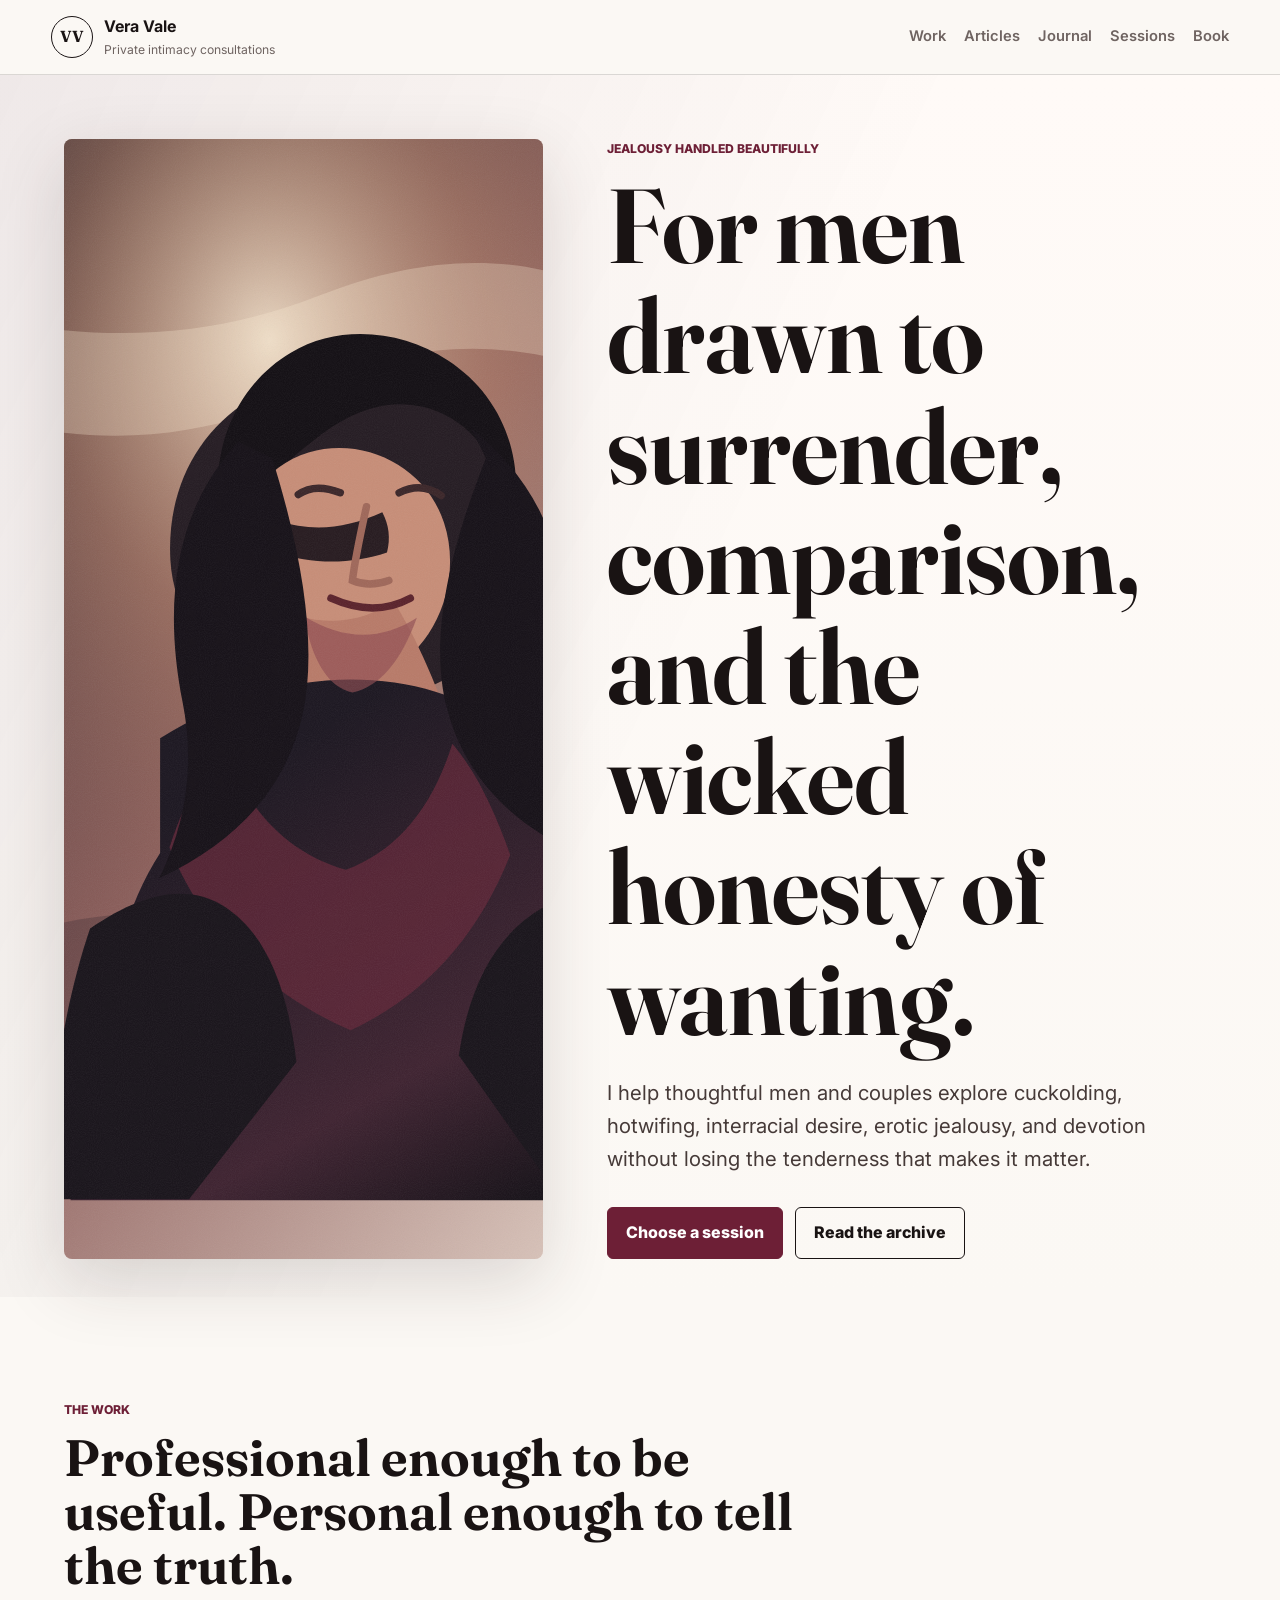
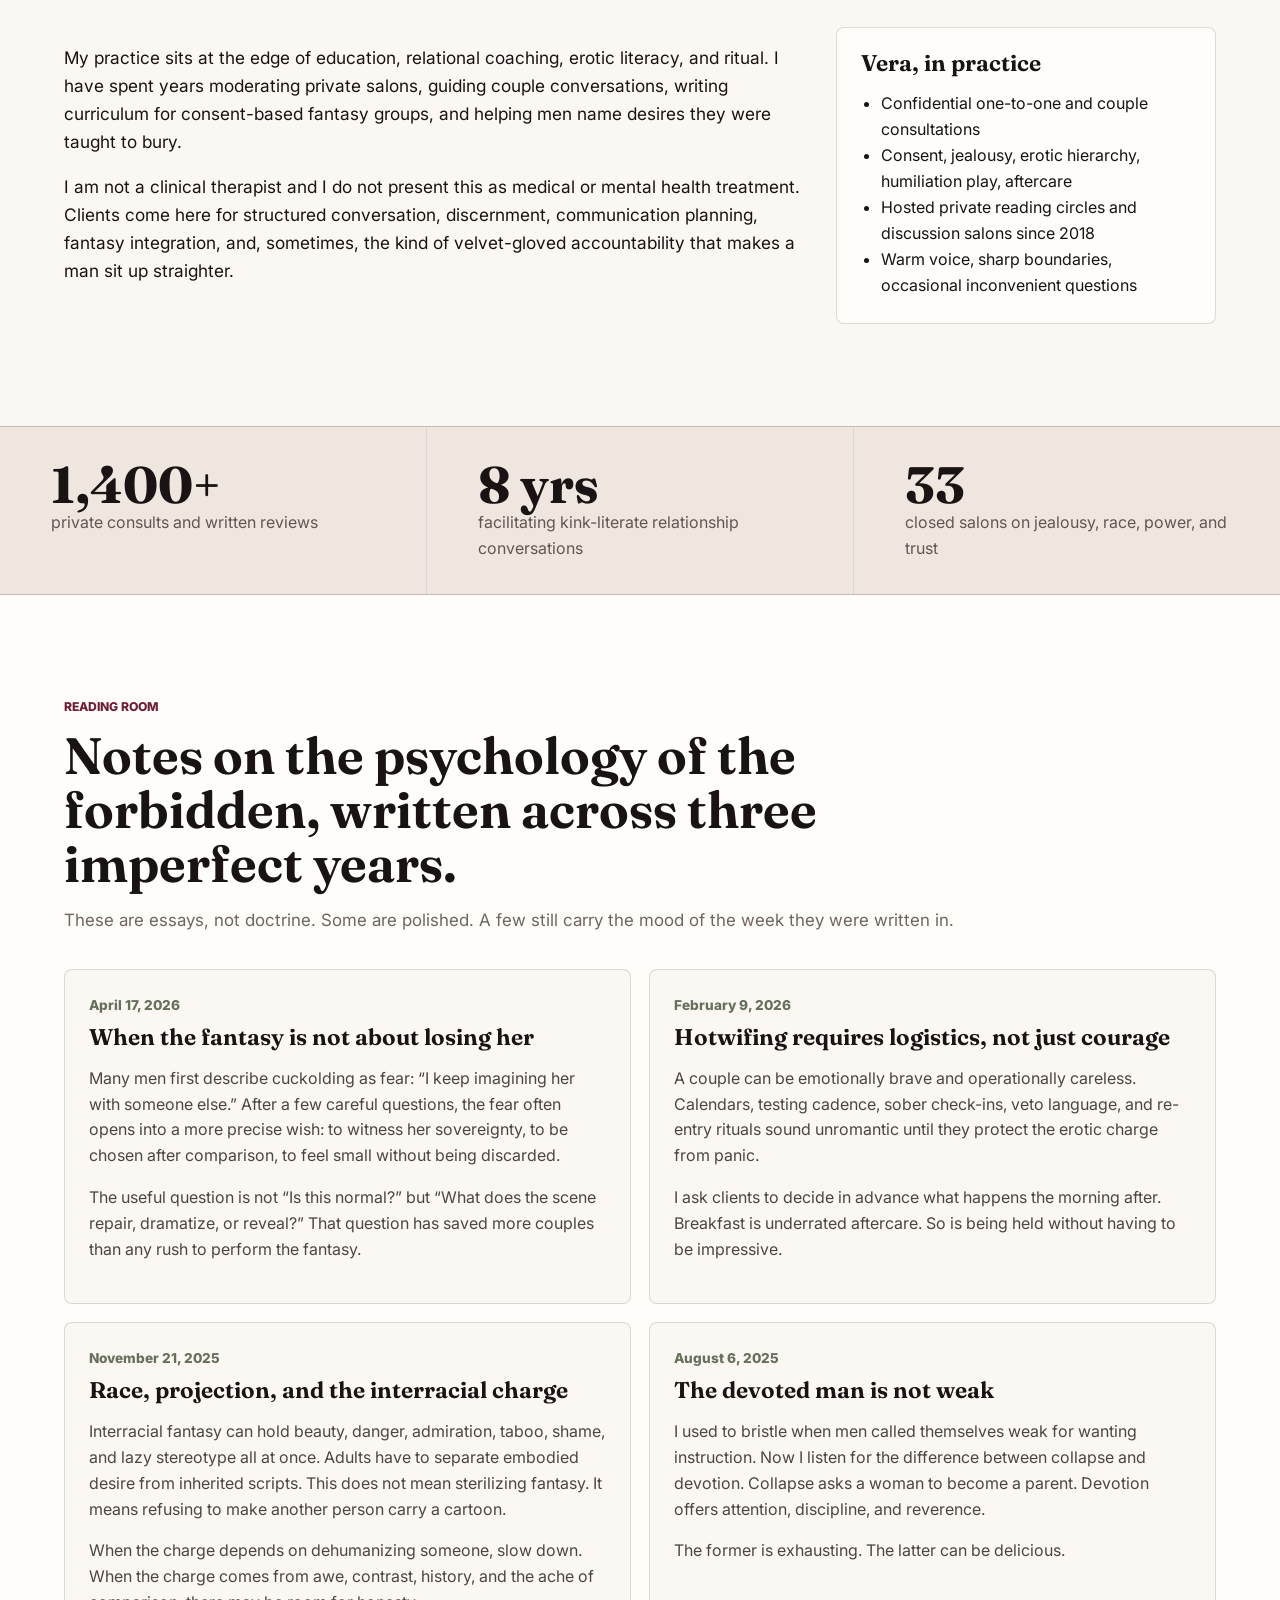
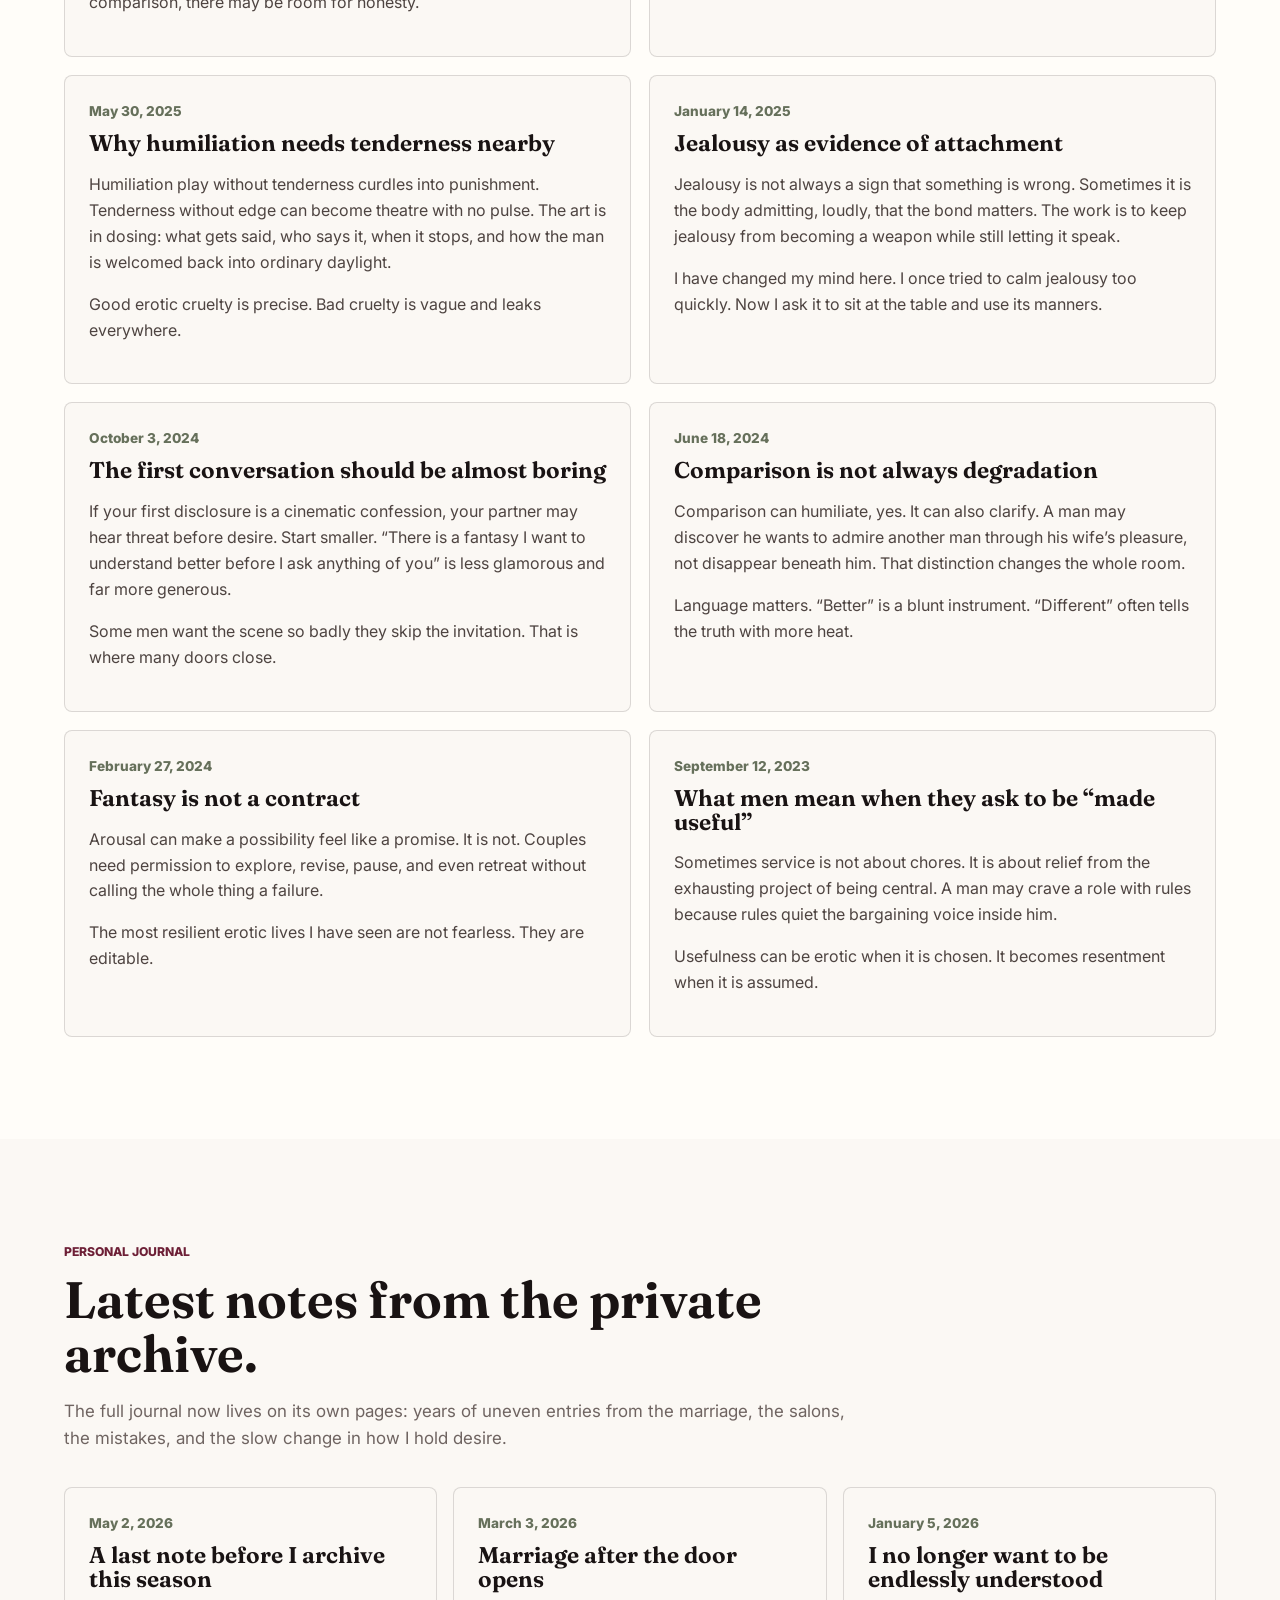
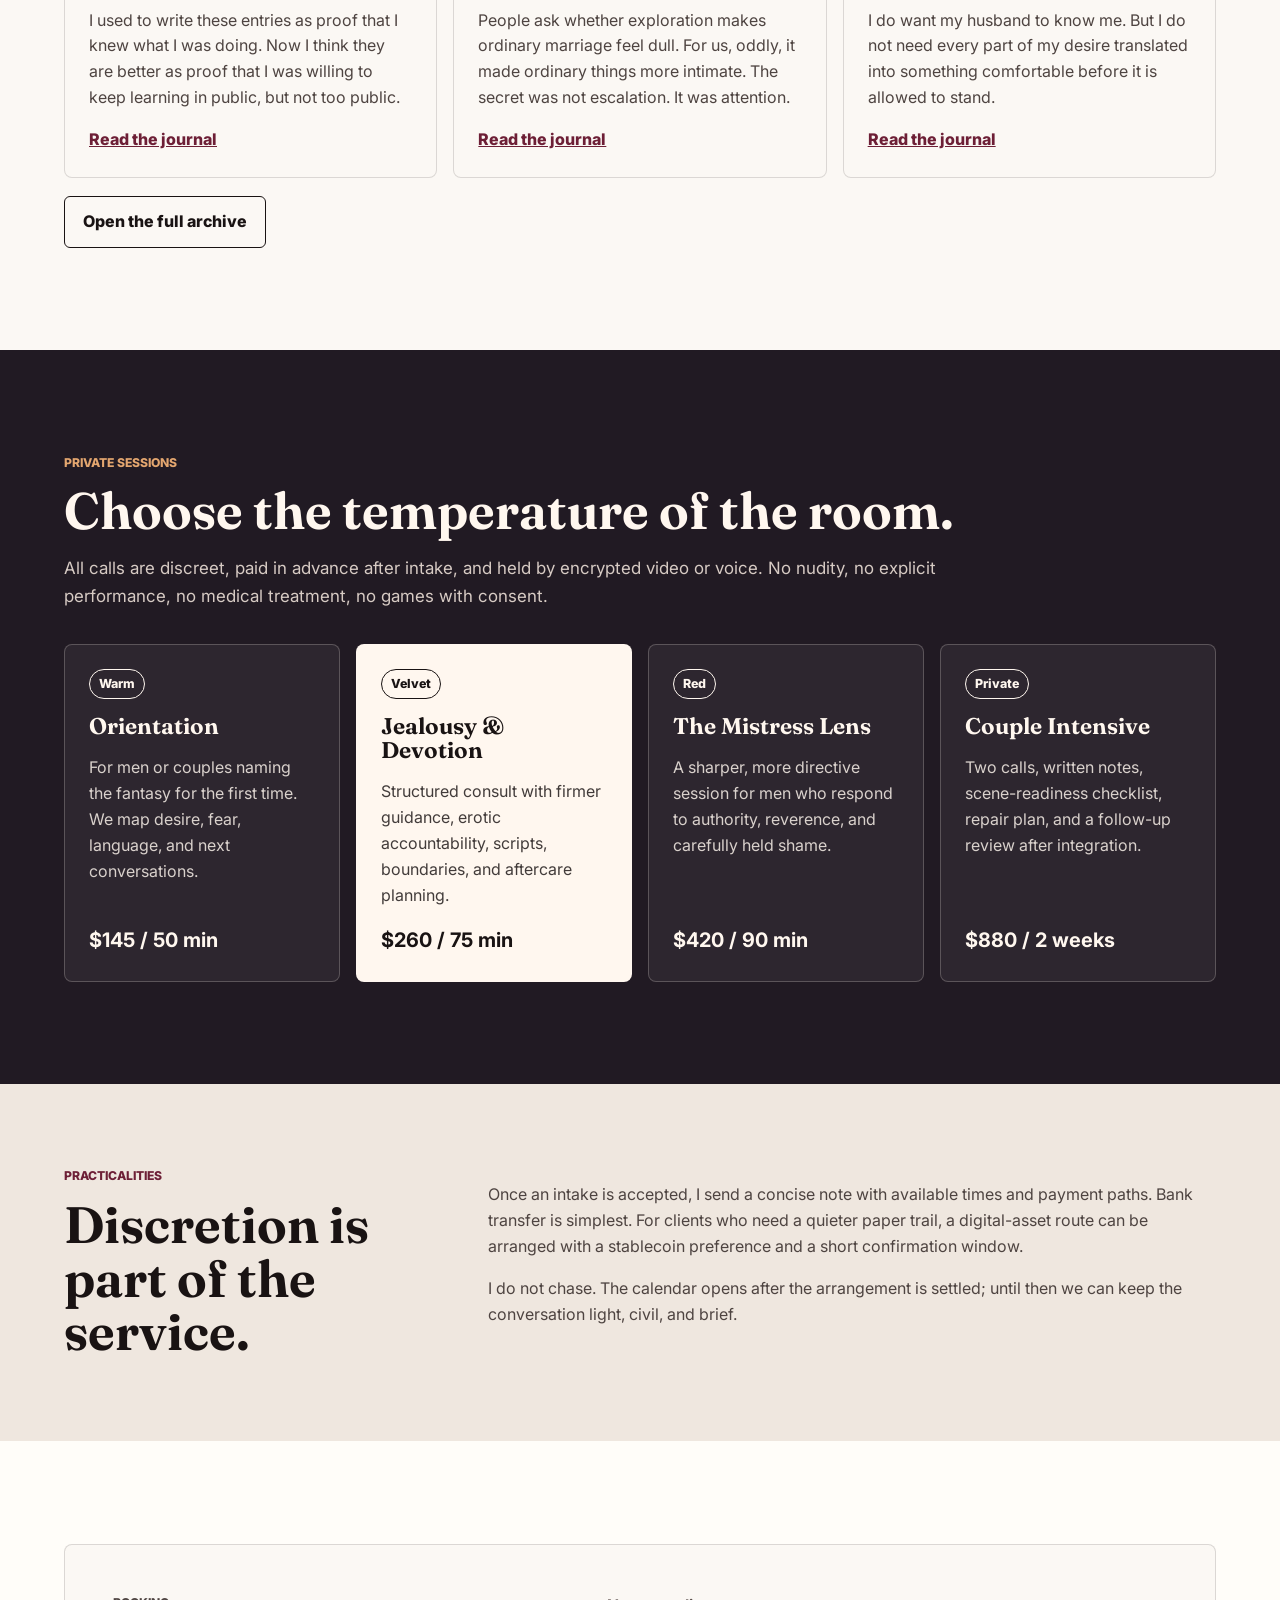
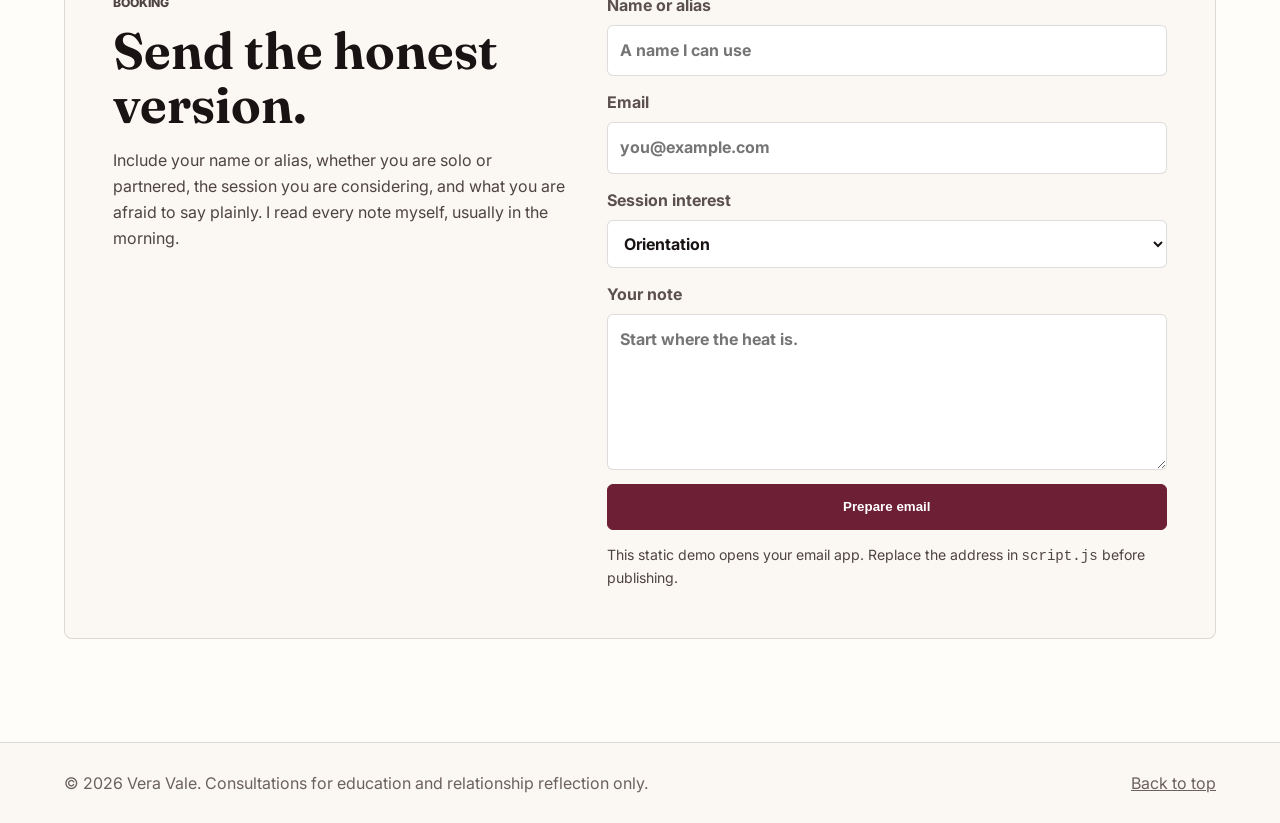
==== index.html @ 0a16a059 "Add static website" ====
<!doctype html>
<html lang="en">
<head>
  <meta charset="utf-8">
  <meta name="viewport" content="width=device-width, initial-scale=1">
  <title>Vera Vale | Jealousy, Devotion & Intimacy Consultations</title>
  <meta name="description" content="Private intimacy consulting for men exploring cuckolding, hotwifing, interracial fantasy, devotion, jealousy, and power with care, wit, and discretion.">
  <link rel="preconnect" href="https://fonts.googleapis.com">
  <link rel="preconnect" href="https://fonts.gstatic.com" crossorigin>
  <link href="https://fonts.googleapis.com/css2?family=Fraunces:opsz,wght@9..144,500;9..144,650&family=Inter:wght@400;500;600;700&display=swap" rel="stylesheet">
  <link rel="stylesheet" href="styles.css">
</head>
<body>
  <header class="site-header" id="top">
    <a class="brand" href="#top" aria-label="Vera Vale home">
      <span class="brand-mark">VV</span>
      <span>
        <strong>Vera Vale</strong>
        <small>Private intimacy consultations</small>
      </span>
    </a>
    <nav aria-label="Main navigation">
      <a href="#work">Work</a>
      <a href="#articles">Articles</a>
      <a href="#journal">Journal</a>
      <a href="#sessions">Sessions</a>
      <a href="#contact">Book</a>
    </nav>
  </header>

  <main>
    <section class="hero">
      <div class="hero-media" aria-hidden="true">
        <img src="assets/vera-portrait.svg" alt="">
      </div>
      <div class="hero-copy">
        <p class="eyebrow">Jealousy handled beautifully</p>
        <h1>For men drawn to surrender, comparison, and the wicked honesty of wanting.</h1>
        <p class="lede">I help thoughtful men and couples explore cuckolding, hotwifing, interracial desire, erotic jealousy, and devotion without losing the tenderness that makes it matter.</p>
        <div class="hero-actions">
          <a class="button primary" href="#sessions">Choose a session</a>
          <a class="button ghost" href="#articles">Read the archive</a>
        </div>
      </div>
    </section>

    <section class="intro band" id="work">
      <div class="section-head">
        <p class="eyebrow">The work</p>
        <h2>Professional enough to be useful. Personal enough to tell the truth.</h2>
      </div>
      <div class="intro-grid">
        <div>
          <p>My practice sits at the edge of education, relational coaching, erotic literacy, and ritual. I have spent years moderating private salons, guiding couple conversations, writing curriculum for consent-based fantasy groups, and helping men name desires they were taught to bury.</p>
          <p>I am not a clinical therapist and I do not present this as medical or mental health treatment. Clients come here for structured conversation, discernment, communication planning, fantasy integration, and, sometimes, the kind of velvet-gloved accountability that makes a man sit up straighter.</p>
        </div>
        <aside class="profile-note">
          <h3>Vera, in practice</h3>
          <ul>
            <li>Confidential one-to-one and couple consultations</li>
            <li>Consent, jealousy, erotic hierarchy, humiliation play, aftercare</li>
            <li>Hosted private reading circles and discussion salons since 2018</li>
            <li>Warm voice, sharp boundaries, occasional inconvenient questions</li>
          </ul>
        </aside>
      </div>
    </section>

    <section class="credentials">
      <div class="credential">
        <strong>1,400+</strong>
        <span>private consults and written reviews</span>
      </div>
      <div class="credential">
        <strong>8 yrs</strong>
        <span>facilitating kink-literate relationship conversations</span>
      </div>
      <div class="credential">
        <strong>33</strong>
        <span>closed salons on jealousy, race, power, and trust</span>
      </div>
    </section>

    <section class="band articles" id="articles">
      <div class="section-head wide">
        <p class="eyebrow">Reading room</p>
        <h2>Notes on the psychology of the forbidden, written across three imperfect years.</h2>
        <p>These are essays, not doctrine. Some are polished. A few still carry the mood of the week they were written in.</p>
      </div>

      <div class="article-grid">
        <article>
          <time datetime="2026-04-17">April 17, 2026</time>
          <h3>When the fantasy is not about losing her</h3>
          <p>Many men first describe cuckolding as fear: “I keep imagining her with someone else.” After a few careful questions, the fear often opens into a more precise wish: to witness her sovereignty, to be chosen after comparison, to feel small without being discarded.</p>
          <p>The useful question is not “Is this normal?” but “What does the scene repair, dramatize, or reveal?” That question has saved more couples than any rush to perform the fantasy.</p>
        </article>

        <article>
          <time datetime="2026-02-09">February 9, 2026</time>
          <h3>Hotwifing requires logistics, not just courage</h3>
          <p>A couple can be emotionally brave and operationally careless. Calendars, testing cadence, sober check-ins, veto language, and re-entry rituals sound unromantic until they protect the erotic charge from panic.</p>
          <p>I ask clients to decide in advance what happens the morning after. Breakfast is underrated aftercare. So is being held without having to be impressive.</p>
        </article>

        <article>
          <time datetime="2025-11-21">November 21, 2025</time>
          <h3>Race, projection, and the interracial charge</h3>
          <p>Interracial fantasy can hold beauty, danger, admiration, taboo, shame, and lazy stereotype all at once. Adults have to separate embodied desire from inherited scripts. This does not mean sterilizing fantasy. It means refusing to make another person carry a cartoon.</p>
          <p>When the charge depends on dehumanizing someone, slow down. When the charge comes from awe, contrast, history, and the ache of comparison, there may be room for honesty.</p>
        </article>

        <article>
          <time datetime="2025-08-06">August 6, 2025</time>
          <h3>The devoted man is not weak</h3>
          <p>I used to bristle when men called themselves weak for wanting instruction. Now I listen for the difference between collapse and devotion. Collapse asks a woman to become a parent. Devotion offers attention, discipline, and reverence.</p>
          <p>The former is exhausting. The latter can be delicious.</p>
        </article>

        <article>
          <time datetime="2025-05-30">May 30, 2025</time>
          <h3>Why humiliation needs tenderness nearby</h3>
          <p>Humiliation play without tenderness curdles into punishment. Tenderness without edge can become theatre with no pulse. The art is in dosing: what gets said, who says it, when it stops, and how the man is welcomed back into ordinary daylight.</p>
          <p>Good erotic cruelty is precise. Bad cruelty is vague and leaks everywhere.</p>
        </article>

        <article>
          <time datetime="2025-01-14">January 14, 2025</time>
          <h3>Jealousy as evidence of attachment</h3>
          <p>Jealousy is not always a sign that something is wrong. Sometimes it is the body admitting, loudly, that the bond matters. The work is to keep jealousy from becoming a weapon while still letting it speak.</p>
          <p>I have changed my mind here. I once tried to calm jealousy too quickly. Now I ask it to sit at the table and use its manners.</p>
        </article>

        <article>
          <time datetime="2024-10-03">October 3, 2024</time>
          <h3>The first conversation should be almost boring</h3>
          <p>If your first disclosure is a cinematic confession, your partner may hear threat before desire. Start smaller. “There is a fantasy I want to understand better before I ask anything of you” is less glamorous and far more generous.</p>
          <p>Some men want the scene so badly they skip the invitation. That is where many doors close.</p>
        </article>

        <article>
          <time datetime="2024-06-18">June 18, 2024</time>
          <h3>Comparison is not always degradation</h3>
          <p>Comparison can humiliate, yes. It can also clarify. A man may discover he wants to admire another man through his wife’s pleasure, not disappear beneath him. That distinction changes the whole room.</p>
          <p>Language matters. “Better” is a blunt instrument. “Different” often tells the truth with more heat.</p>
        </article>

        <article>
          <time datetime="2024-02-27">February 27, 2024</time>
          <h3>Fantasy is not a contract</h3>
          <p>Arousal can make a possibility feel like a promise. It is not. Couples need permission to explore, revise, pause, and even retreat without calling the whole thing a failure.</p>
          <p>The most resilient erotic lives I have seen are not fearless. They are editable.</p>
        </article>

        <article>
          <time datetime="2023-09-12">September 12, 2023</time>
          <h3>What men mean when they ask to be “made useful”</h3>
          <p>Sometimes service is not about chores. It is about relief from the exhausting project of being central. A man may crave a role with rules because rules quiet the bargaining voice inside him.</p>
          <p>Usefulness can be erotic when it is chosen. It becomes resentment when it is assumed.</p>
        </article>
      </div>
    </section>

    <section class="journal journal-preview" id="journal">
      <div class="section-head">
        <p class="eyebrow">Personal journal</p>
        <h2>Latest notes from the private archive.</h2>
        <p>The full journal now lives on its own pages: years of uneven entries from the marriage, the salons, the mistakes, and the slow change in how I hold desire.</p>
      </div>

      <div class="preview-grid">
        <article>
          <time datetime="2026-05-02">May 2, 2026</time>
          <h3>A last note before I archive this season</h3>
          <p>I used to write these entries as proof that I knew what I was doing. Now I think they are better as proof that I was willing to keep learning in public, but not too public.</p>
          <a href="journal/">Read the journal</a>
        </article>
        <article>
          <time datetime="2026-03-03">March 3, 2026</time>
          <h3>Marriage after the door opens</h3>
          <p>People ask whether exploration makes ordinary marriage feel dull. For us, oddly, it made ordinary things more intimate. The secret was not escalation. It was attention.</p>
          <a href="journal/">Read the journal</a>
        </article>
        <article>
          <time datetime="2026-01-05">January 5, 2026</time>
          <h3>I no longer want to be endlessly understood</h3>
          <p>I do want my husband to know me. But I do not need every part of my desire translated into something comfortable before it is allowed to stand.</p>
          <a href="journal/">Read the journal</a>
        </article>
      </div>
      <a class="button ghost archive-link" href="journal/">Open the full archive</a>
    </section>

    <section class="sessions band" id="sessions">
      <div class="section-head wide">
        <p class="eyebrow">Private sessions</p>
        <h2>Choose the temperature of the room.</h2>
        <p>All calls are discreet, paid in advance after intake, and held by encrypted video or voice. No nudity, no explicit performance, no medical treatment, no games with consent.</p>
      </div>

      <div class="session-grid">
        <article class="session-card">
          <span class="heat">Warm</span>
          <h3>Orientation</h3>
          <p>For men or couples naming the fantasy for the first time. We map desire, fear, language, and next conversations.</p>
          <strong>$145 / 50 min</strong>
        </article>
        <article class="session-card emphasized">
          <span class="heat">Velvet</span>
          <h3>Jealousy & Devotion</h3>
          <p>Structured consult with firmer guidance, erotic accountability, scripts, boundaries, and aftercare planning.</p>
          <strong>$260 / 75 min</strong>
        </article>
        <article class="session-card">
          <span class="heat">Red</span>
          <h3>The Mistress Lens</h3>
          <p>A sharper, more directive session for men who respond to authority, reverence, and carefully held shame.</p>
          <strong>$420 / 90 min</strong>
        </article>
        <article class="session-card">
          <span class="heat">Private</span>
          <h3>Couple Intensive</h3>
          <p>Two calls, written notes, scene-readiness checklist, repair plan, and a follow-up review after integration.</p>
          <strong>$880 / 2 weeks</strong>
        </article>
      </div>
    </section>

    <section class="payment">
      <div>
        <p class="eyebrow">Practicalities</p>
        <h2>Discretion is part of the service.</h2>
      </div>
      <div class="payment-copy">
        <p>Once an intake is accepted, I send a concise note with available times and payment paths. Bank transfer is simplest. For clients who need a quieter paper trail, a digital-asset route can be arranged with a stablecoin preference and a short confirmation window.</p>
        <p>I do not chase. The calendar opens after the arrangement is settled; until then we can keep the conversation light, civil, and brief.</p>
      </div>
    </section>

    <section class="contact band" id="contact">
      <div class="contact-panel">
        <div>
          <p class="eyebrow">Booking</p>
          <h2>Send the honest version.</h2>
          <p>Include your name or alias, whether you are solo or partnered, the session you are considering, and what you are afraid to say plainly. I read every note myself, usually in the morning.</p>
        </div>
        <form>
          <label>
            Name or alias
            <input type="text" name="name" placeholder="A name I can use">
          </label>
          <label>
            Email
            <input type="email" name="email" placeholder="you@example.com">
          </label>
          <label>
            Session interest
            <select name="session">
              <option>Orientation</option>
              <option>Jealousy & Devotion</option>
              <option>The Mistress Lens</option>
              <option>Couple Intensive</option>
            </select>
          </label>
          <label>
            Your note
            <textarea name="note" rows="5" placeholder="Start where the heat is."></textarea>
          </label>
          <button class="button primary" type="button" id="composeEmail">Prepare email</button>
          <p class="form-note">This static demo opens your email app. Replace the address in <code>script.js</code> before publishing.</p>
        </form>
      </div>
    </section>
  </main>

  <footer>
    <p>© <span id="year"></span> Vera Vale. Consultations for education and relationship reflection only.</p>
    <a href="#top">Back to top</a>
  </footer>

  <script src="script.js"></script>
</body>
</html>
---- styles.css ----
:root {
  --ink: #191313;
  --muted: #6f6461;
  --paper: #fbf8f4;
  --blush: #f1ded8;
  --wine: #6d1f36;
  --plum: #332238;
  --moss: #66705b;
  --gold: #b48a54;
  --line: rgba(25, 19, 19, .14);
  --shadow: 0 22px 70px rgba(49, 32, 34, .16);
}

* {
  box-sizing: border-box;
}

html {
  scroll-behavior: smooth;
}

body {
  margin: 0;
  font-family: Inter, system-ui, -apple-system, BlinkMacSystemFont, "Segoe UI", sans-serif;
  color: var(--ink);
  background: var(--paper);
  line-height: 1.62;
}

a {
  color: inherit;
}

.site-header {
  position: sticky;
  top: 0;
  z-index: 20;
  display: flex;
  align-items: center;
  justify-content: space-between;
  gap: 24px;
  padding: 14px clamp(18px, 4vw, 54px);
  border-bottom: 1px solid var(--line);
  background: rgba(251, 248, 244, .9);
  backdrop-filter: blur(18px);
}

.brand {
  display: flex;
  align-items: center;
  gap: 11px;
  text-decoration: none;
}

.brand-mark {
  display: grid;
  place-items: center;
  width: 42px;
  height: 42px;
  border: 1px solid var(--ink);
  border-radius: 50%;
  font-family: Fraunces, serif;
  font-weight: 650;
}

.brand strong,
.brand small {
  display: block;
}

.brand small {
  color: var(--muted);
  font-size: .76rem;
}

nav {
  display: flex;
  flex-wrap: wrap;
  justify-content: flex-end;
  gap: 8px 18px;
  color: var(--muted);
  font-size: .92rem;
  font-weight: 600;
}

nav a {
  text-decoration: none;
}

nav a:hover {
  color: var(--wine);
}

.hero {
  min-height: calc(100vh - 72px);
  display: grid;
  grid-template-columns: minmax(280px, .88fr) minmax(320px, 1.12fr);
  align-items: center;
  gap: clamp(26px, 5vw, 72px);
  padding: clamp(28px, 5vw, 72px) clamp(18px, 5vw, 72px) 38px;
  background:
    linear-gradient(115deg, rgba(51, 34, 56, .08), transparent 52%),
    linear-gradient(180deg, #fffaf7, var(--paper));
}

.hero-media {
  align-self: stretch;
  min-height: 560px;
  display: flex;
  align-items: flex-end;
  justify-content: center;
  overflow: hidden;
  border-radius: 8px;
  background: #e7ddd5;
  box-shadow: var(--shadow);
}

.hero-media img {
  width: 100%;
  height: 100%;
  object-fit: cover;
}

.hero-copy {
  max-width: 780px;
}

.eyebrow {
  margin: 0 0 12px;
  color: var(--wine);
  font-size: .76rem;
  font-weight: 800;
  letter-spacing: 0;
  text-transform: uppercase;
}

h1,
h2,
h3 {
  margin: 0;
  font-family: Fraunces, Georgia, serif;
  line-height: 1.05;
  font-weight: 650;
}

h1 {
  max-width: 12ch;
  font-size: clamp(3.15rem, 8.2vw, 7.5rem);
}

h2 {
  font-size: clamp(2rem, 4vw, 4.15rem);
}

h3 {
  font-size: 1.42rem;
}

.lede {
  max-width: 680px;
  margin: 24px 0 0;
  color: #463a38;
  font-size: clamp(1.04rem, 1.6vw, 1.3rem);
}

.hero-actions {
  display: flex;
  flex-wrap: wrap;
  gap: 12px;
  margin-top: 32px;
}

.button {
  min-height: 46px;
  display: inline-flex;
  align-items: center;
  justify-content: center;
  padding: 12px 18px;
  border: 1px solid var(--ink);
  border-radius: 6px;
  font-weight: 800;
  text-decoration: none;
  cursor: pointer;
}

.button.primary {
  color: #fff;
  border-color: var(--wine);
  background: var(--wine);
}

.button.ghost {
  background: transparent;
}

.band {
  padding: clamp(56px, 8vw, 110px) clamp(18px, 5vw, 72px);
}

.section-head {
  max-width: 790px;
  margin-bottom: 34px;
}

.section-head.wide {
  max-width: 980px;
}

.section-head p:not(.eyebrow) {
  color: var(--muted);
  font-size: 1.06rem;
}

.intro-grid {
  display: grid;
  grid-template-columns: minmax(0, 1fr) minmax(280px, 380px);
  gap: 34px;
  align-items: start;
}

.intro-grid p {
  max-width: 790px;
  font-size: 1.08rem;
}

.profile-note {
  padding: 24px;
  border: 1px solid var(--line);
  border-radius: 8px;
  background: #fffdf9;
}

.profile-note ul {
  margin: 16px 0 0;
  padding-left: 20px;
}

.credentials {
  display: grid;
  grid-template-columns: repeat(3, 1fr);
  gap: 1px;
  background: var(--line);
  border-block: 1px solid var(--line);
}

.credential {
  padding: 32px clamp(18px, 4vw, 52px);
  background: #efe7df;
}

.credential strong {
  display: block;
  font-family: Fraunces, serif;
  font-size: clamp(2.2rem, 4vw, 4rem);
  line-height: 1;
}

.credential span {
  color: #615752;
}

.articles {
  background: #fffdf9;
}

.article-grid {
  display: grid;
  grid-template-columns: repeat(2, minmax(0, 1fr));
  gap: 18px;
}

.article-grid article,
.timeline article,
.preview-grid article,
.journal-post {
  padding: 24px;
  border: 1px solid var(--line);
  border-radius: 8px;
  background: var(--paper);
}

time {
  display: block;
  margin-bottom: 10px;
  color: var(--moss);
  font-size: .85rem;
  font-weight: 800;
}

.article-grid p,
.timeline p,
.preview-grid p,
.journal-post p,
.session-card p,
.payment-copy p,
.contact p {
  color: #4e4441;
}

.journal {
  padding: clamp(56px, 8vw, 110px) clamp(18px, 5vw, 72px);
}

.timeline {
  display: grid;
  gap: 16px;
  max-width: 980px;
}

.timeline article:nth-child(even) {
  margin-left: clamp(0px, 8vw, 92px);
  background: #f7eee9;
}

.preview-grid {
  display: grid;
  grid-template-columns: repeat(3, minmax(0, 1fr));
  gap: 16px;
}

.preview-grid article {
  display: flex;
  flex-direction: column;
}

.preview-grid a:not(.button) {
  width: max-content;
  margin-top: auto;
  color: var(--wine);
  font-weight: 800;
}

.archive-link {
  margin-top: 18px;
}

.journal-page {
  background:
    linear-gradient(180deg, #fffaf7 0, var(--paper) 340px),
    var(--paper);
}

.journal-hero {
  padding: clamp(48px, 8vw, 96px) clamp(18px, 5vw, 72px) 36px;
}

.journal-hero h1 {
  max-width: 14ch;
  font-size: clamp(3rem, 7vw, 6.7rem);
}

.journal-hero p:not(.eyebrow) {
  max-width: 760px;
  color: #4e4441;
  font-size: 1.1rem;
}

.journal-layout {
  display: grid;
  grid-template-columns: minmax(0, 1fr) minmax(240px, 320px);
  gap: clamp(22px, 4vw, 44px);
  padding: 0 clamp(18px, 5vw, 72px) clamp(56px, 8vw, 110px);
}

.post-list {
  display: grid;
  gap: 22px;
}

.journal-post {
  padding: clamp(22px, 4vw, 42px);
}

.journal-post h2 {
  max-width: 820px;
  font-size: clamp(1.8rem, 3.2vw, 3.4rem);
}

.journal-post p {
  max-width: 820px;
  font-size: 1.05rem;
}

.journal-post .post-note {
  max-width: 760px;
  padding: 16px 18px;
  border-left: 3px solid var(--gold);
  background: #fffdf9;
  color: #5e514c;
}

.archive-aside {
  position: sticky;
  top: 92px;
  align-self: start;
  padding: 22px;
  border: 1px solid var(--line);
  border-radius: 8px;
  background: #fffdf9;
}

.archive-aside ul {
  margin: 16px 0 0;
  padding-left: 18px;
}

.archive-aside li + li {
  margin-top: 8px;
}

.pager {
  display: flex;
  flex-wrap: wrap;
  gap: 10px;
  align-items: center;
  margin-top: 8px;
}

.pager a,
.pager span {
  min-width: 42px;
  padding: 9px 12px;
  border: 1px solid var(--line);
  border-radius: 6px;
  text-align: center;
  text-decoration: none;
  font-weight: 800;
}

.pager span {
  color: #fff;
  border-color: var(--wine);
  background: var(--wine);
}

.sessions {
  background: #211a23;
  color: #fff7ef;
}

.sessions .eyebrow {
  color: #e3a66f;
}

.sessions .section-head p:not(.eyebrow) {
  color: #d7cbc4;
}

.session-grid {
  display: grid;
  grid-template-columns: repeat(4, minmax(0, 1fr));
  gap: 16px;
}

.session-card {
  min-height: 320px;
  display: flex;
  flex-direction: column;
  padding: 24px;
  border: 1px solid rgba(255, 247, 239, .22);
  border-radius: 8px;
  background: rgba(255, 255, 255, .055);
}

.session-card.emphasized {
  background: #fff7ef;
  color: var(--ink);
}

.session-card p {
  color: inherit;
  opacity: .82;
}

.session-card strong {
  margin-top: auto;
  font-size: 1.25rem;
}

.heat {
  width: max-content;
  margin-bottom: 16px;
  padding: 4px 9px;
  border: 1px solid currentColor;
  border-radius: 999px;
  font-size: .78rem;
  font-weight: 800;
}

.payment {
  display: grid;
  grid-template-columns: minmax(260px, .7fr) minmax(300px, 1.3fr);
  gap: 32px;
  padding: clamp(44px, 7vw, 82px) clamp(18px, 5vw, 72px);
  background: #efe7df;
}

.payment-copy {
  max-width: 820px;
}

.contact {
  background: #fffdf9;
}

.contact-panel {
  display: grid;
  grid-template-columns: minmax(280px, .82fr) minmax(320px, 1fr);
  gap: 34px;
  padding: clamp(26px, 5vw, 48px);
  border: 1px solid var(--line);
  border-radius: 8px;
  background: var(--paper);
}

form {
  display: grid;
  gap: 14px;
}

label {
  display: grid;
  gap: 6px;
  color: #5b504d;
  font-weight: 700;
}

input,
select,
textarea {
  width: 100%;
  border: 1px solid var(--line);
  border-radius: 6px;
  padding: 12px;
  color: var(--ink);
  background: #fff;
  font: inherit;
}

textarea {
  resize: vertical;
}

.form-note {
  margin: 0;
  font-size: .88rem;
}

footer {
  display: flex;
  justify-content: space-between;
  gap: 20px;
  padding: 28px clamp(18px, 5vw, 72px);
  color: #6b615d;
  border-top: 1px solid var(--line);
}

footer p {
  margin: 0;
}

@media (max-width: 980px) {
  .hero,
  .intro-grid,
  .payment,
  .contact-panel {
    grid-template-columns: 1fr;
  }

  .hero {
    min-height: auto;
  }

  .hero-media {
    min-height: 420px;
    order: -1;
  }

  h1 {
    max-width: 14ch;
  }

  .article-grid,
  .session-grid,
  .preview-grid {
    grid-template-columns: repeat(2, minmax(0, 1fr));
  }

  .journal-layout {
    grid-template-columns: 1fr;
  }

  .archive-aside {
    position: static;
  }
}

@media (max-width: 680px) {
  .site-header {
    align-items: flex-start;
    flex-direction: column;
  }

  nav {
    justify-content: flex-start;
  }

  .hero {
    padding-top: 22px;
  }

  .hero-media {
    min-height: 330px;
  }

  .credentials,
  .article-grid,
  .session-grid,
  .preview-grid {
    grid-template-columns: 1fr;
  }

  .timeline article:nth-child(even) {
    margin-left: 0;
  }

  footer {
    flex-direction: column;
  }
}
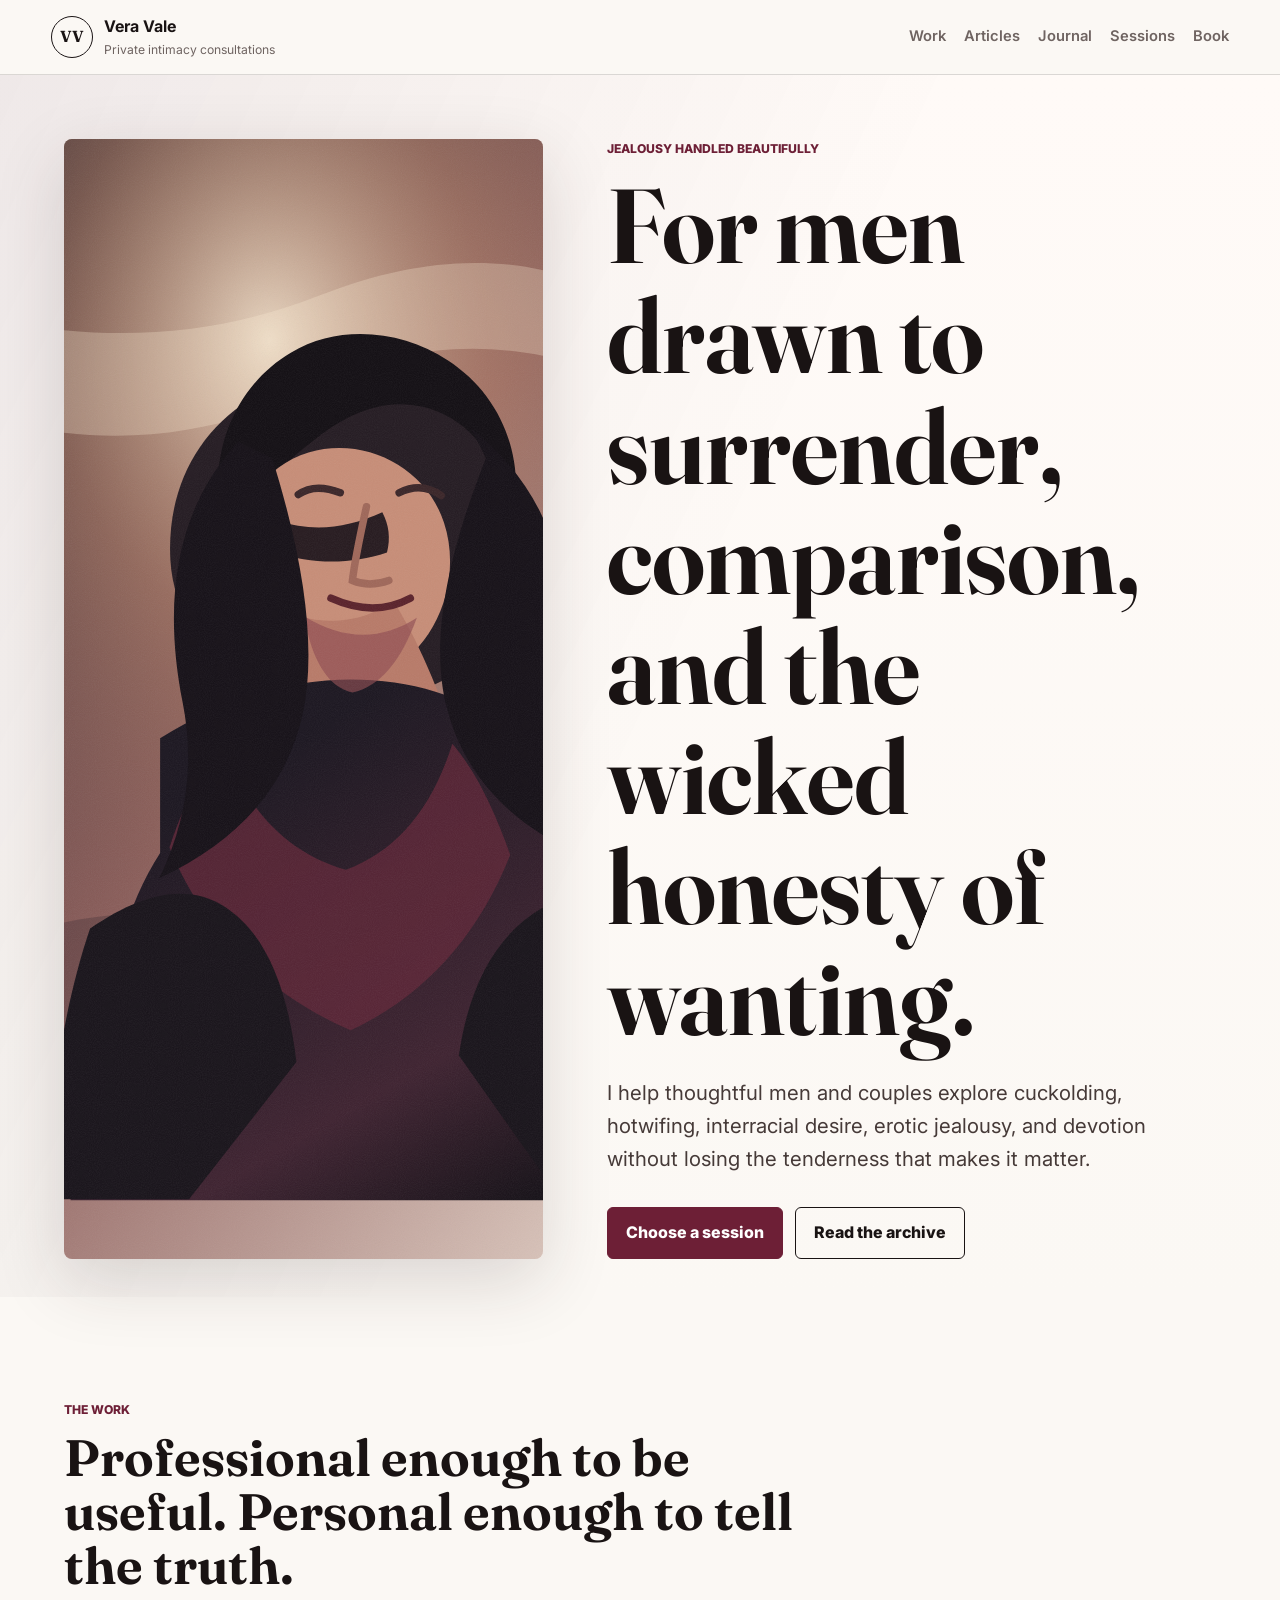
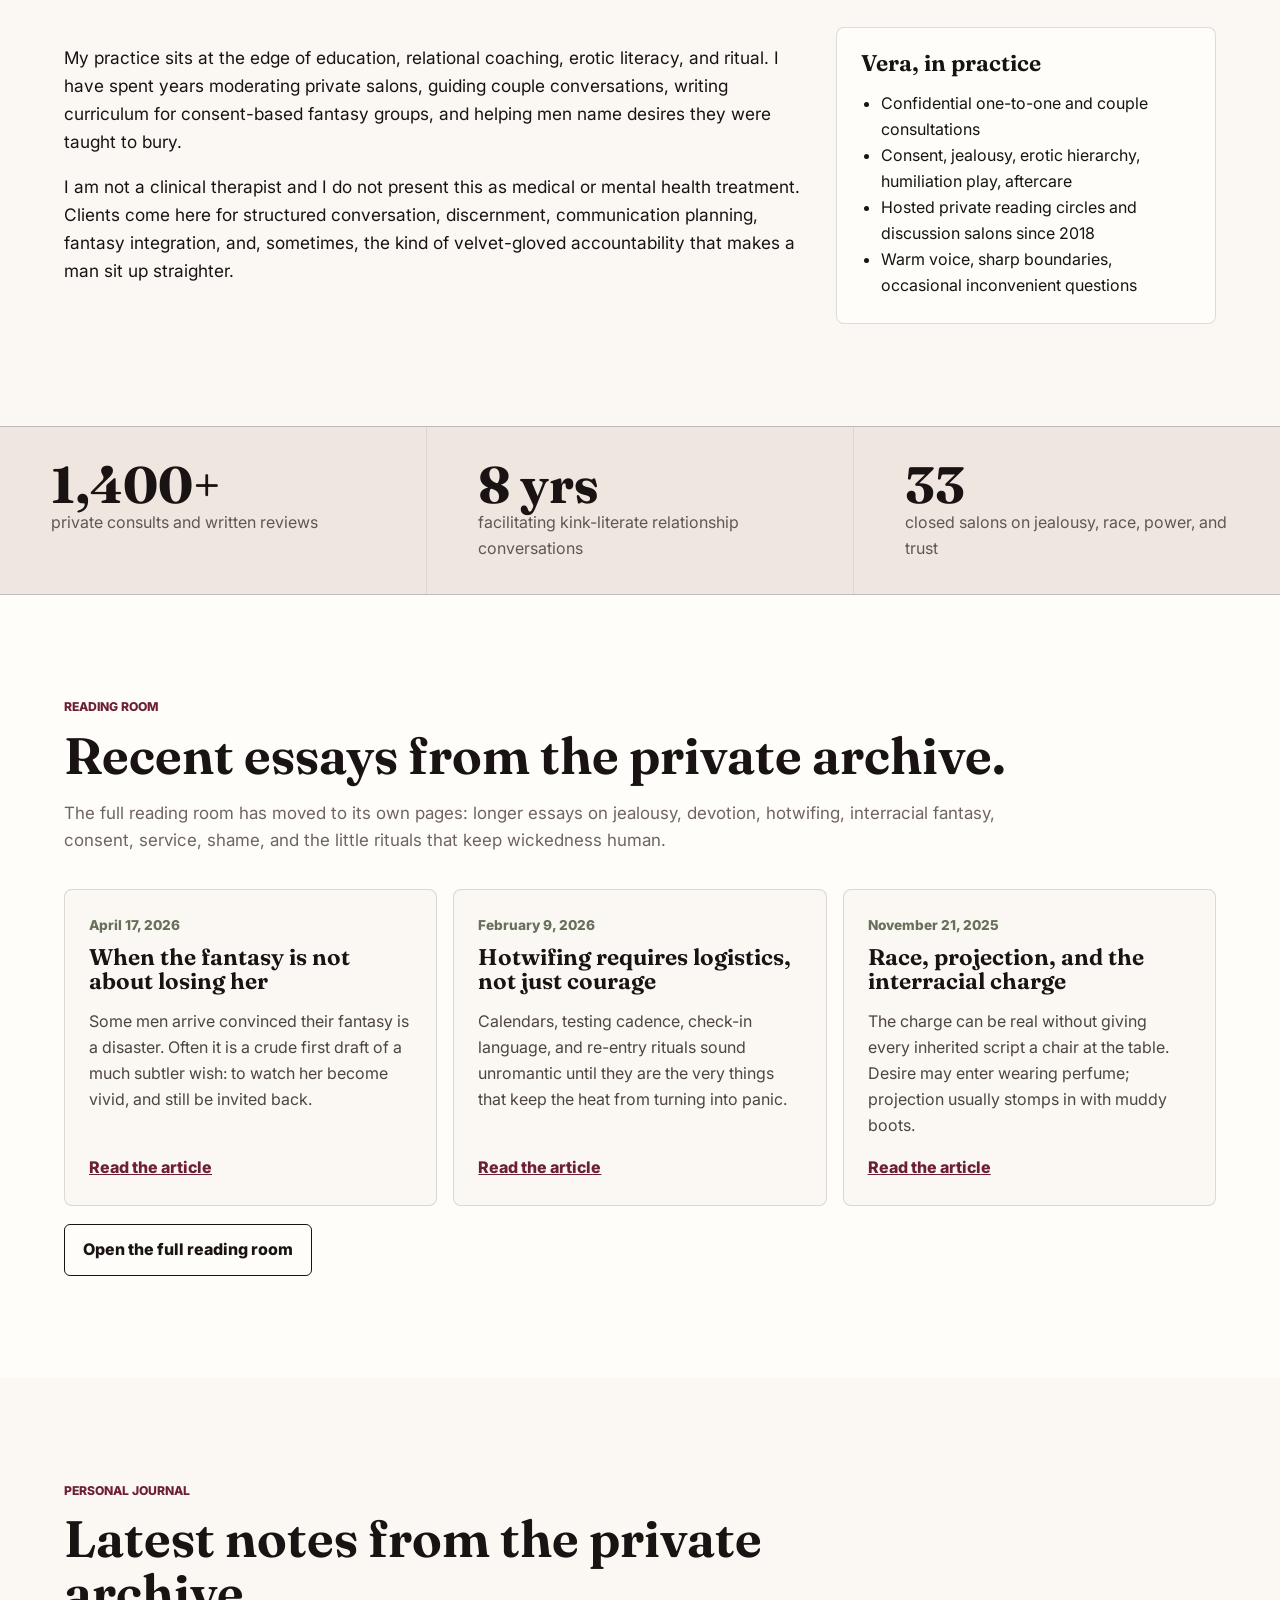
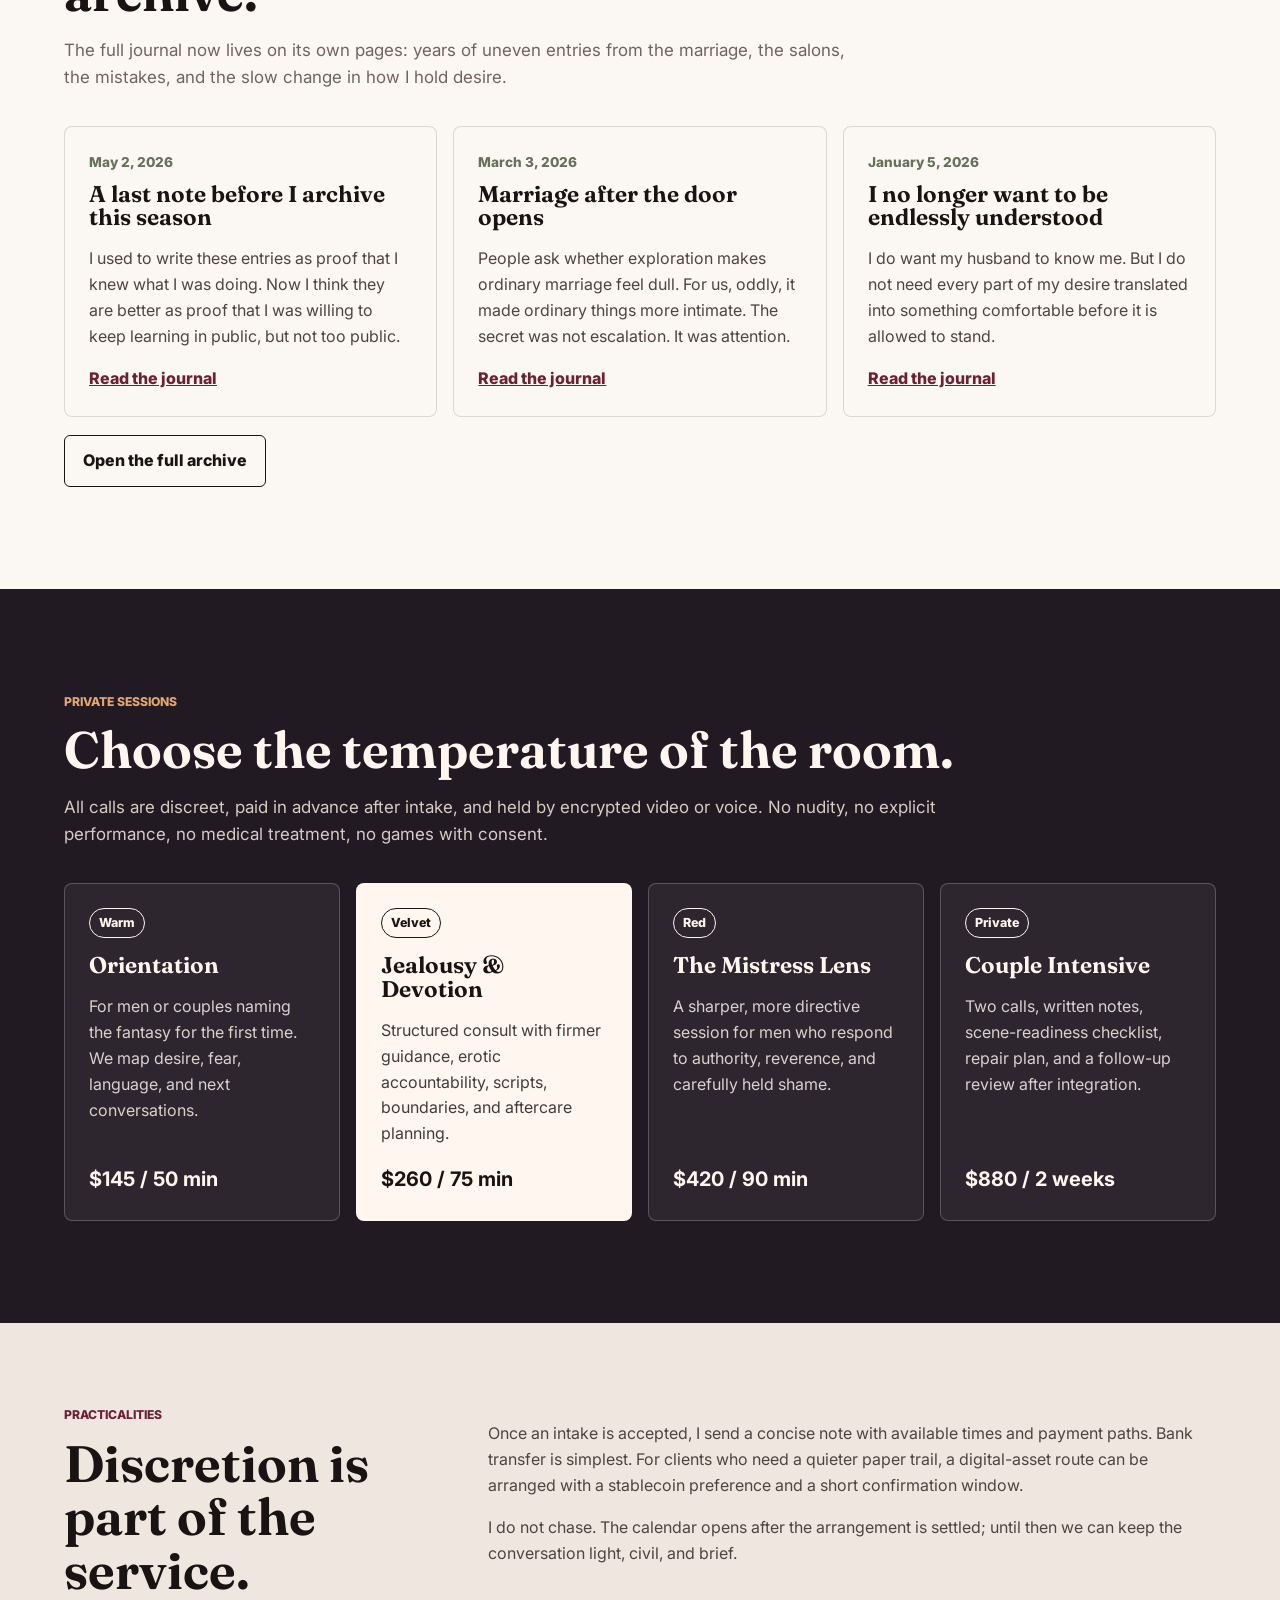
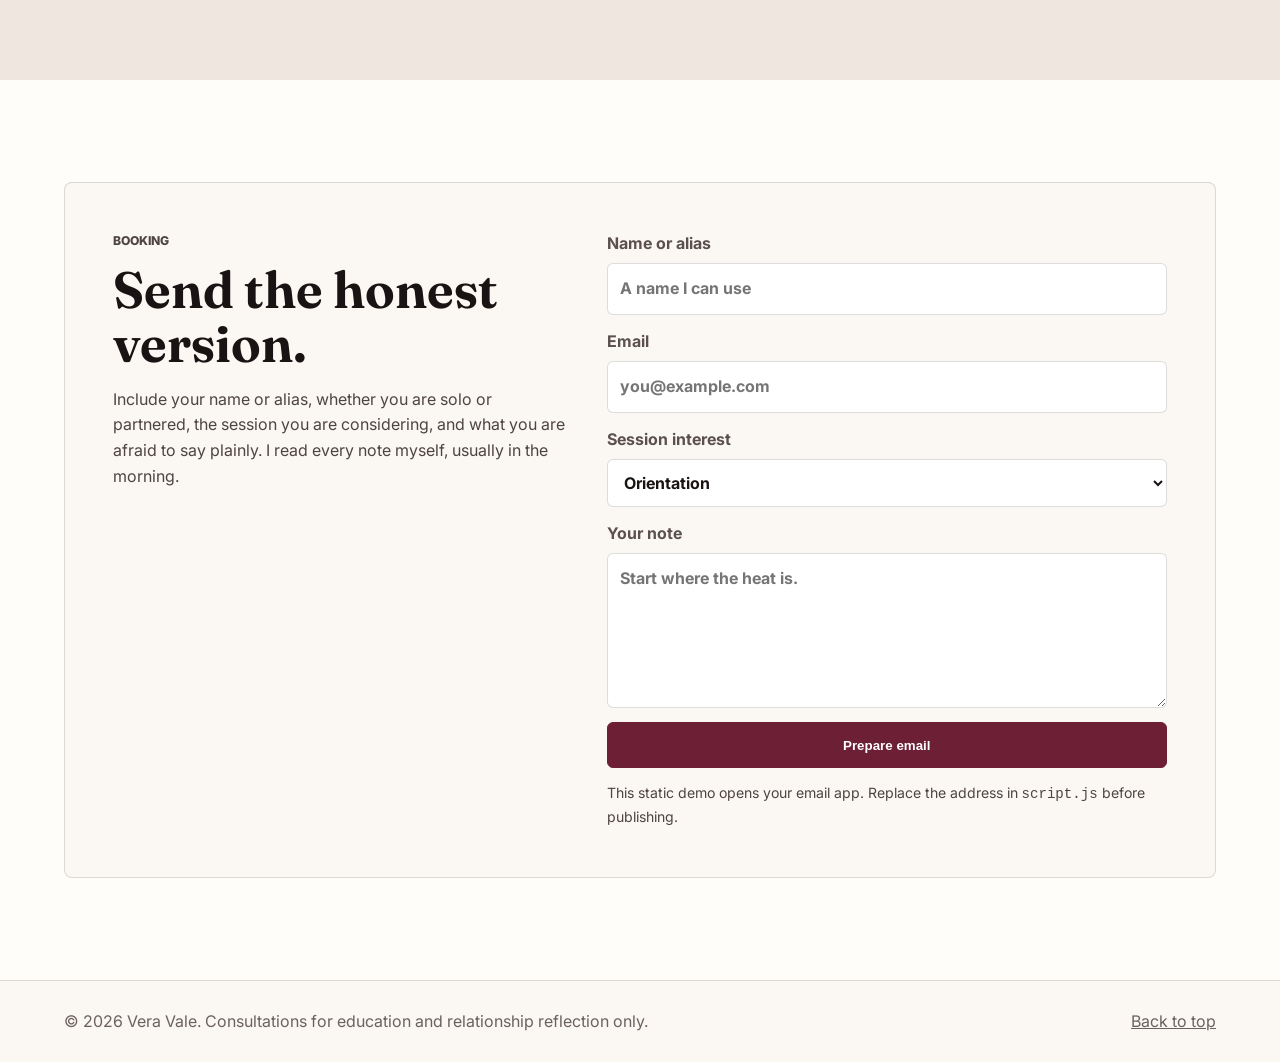
==== commit 4cf7832b: "Add articles subpage" ====
--- a/index.html
+++ b/index.html
@@ -21,7 +21,7 @@
     </a>
     <nav aria-label="Main navigation">
       <a href="#work">Work</a>
-      <a href="#articles">Articles</a>
+      <a href="articles/">Articles</a>
       <a href="#journal">Journal</a>
       <a href="#sessions">Sessions</a>
       <a href="#contact">Book</a>
@@ -39,7 +39,7 @@
         <p class="lede">I help thoughtful men and couples explore cuckolding, hotwifing, interracial desire, erotic jealousy, and devotion without losing the tenderness that makes it matter.</p>
         <div class="hero-actions">
           <a class="button primary" href="#sessions">Choose a session</a>
-          <a class="button ghost" href="#articles">Read the archive</a>
+          <a class="button ghost" href="articles/">Read the archive</a>
         </div>
       </div>
     </section>
@@ -84,81 +84,33 @@
     <section class="band articles" id="articles">
       <div class="section-head wide">
         <p class="eyebrow">Reading room</p>
-        <h2>Notes on the psychology of the forbidden, written across three imperfect years.</h2>
-        <p>These are essays, not doctrine. Some are polished. A few still carry the mood of the week they were written in.</p>
-      </div>
-
-      <div class="article-grid">
+        <h2>Recent essays from the private archive.</h2>
+        <p>The full reading room has moved to its own pages: longer essays on jealousy, devotion, hotwifing, interracial fantasy, consent, service, shame, and the little rituals that keep wickedness human.</p>
+      </div>
+
+      <div class="preview-grid">
         <article>
           <time datetime="2026-04-17">April 17, 2026</time>
           <h3>When the fantasy is not about losing her</h3>
-          <p>Many men first describe cuckolding as fear: “I keep imagining her with someone else.” After a few careful questions, the fear often opens into a more precise wish: to witness her sovereignty, to be chosen after comparison, to feel small without being discarded.</p>
-          <p>The useful question is not “Is this normal?” but “What does the scene repair, dramatize, or reveal?” That question has saved more couples than any rush to perform the fantasy.</p>
+          <p>Some men arrive convinced their fantasy is a disaster. Often it is a crude first draft of a much subtler wish: to watch her become vivid, and still be invited back.</p>
+          <a href="articles/">Read the article</a>
         </article>
 
         <article>
           <time datetime="2026-02-09">February 9, 2026</time>
           <h3>Hotwifing requires logistics, not just courage</h3>
-          <p>A couple can be emotionally brave and operationally careless. Calendars, testing cadence, sober check-ins, veto language, and re-entry rituals sound unromantic until they protect the erotic charge from panic.</p>
-          <p>I ask clients to decide in advance what happens the morning after. Breakfast is underrated aftercare. So is being held without having to be impressive.</p>
+          <p>Calendars, testing cadence, check-in language, and re-entry rituals sound unromantic until they are the very things that keep the heat from turning into panic.</p>
+          <a href="articles/">Read the article</a>
         </article>
 
         <article>
           <time datetime="2025-11-21">November 21, 2025</time>
           <h3>Race, projection, and the interracial charge</h3>
-          <p>Interracial fantasy can hold beauty, danger, admiration, taboo, shame, and lazy stereotype all at once. Adults have to separate embodied desire from inherited scripts. This does not mean sterilizing fantasy. It means refusing to make another person carry a cartoon.</p>
-          <p>When the charge depends on dehumanizing someone, slow down. When the charge comes from awe, contrast, history, and the ache of comparison, there may be room for honesty.</p>
-        </article>
-
-        <article>
-          <time datetime="2025-08-06">August 6, 2025</time>
-          <h3>The devoted man is not weak</h3>
-          <p>I used to bristle when men called themselves weak for wanting instruction. Now I listen for the difference between collapse and devotion. Collapse asks a woman to become a parent. Devotion offers attention, discipline, and reverence.</p>
-          <p>The former is exhausting. The latter can be delicious.</p>
-        </article>
-
-        <article>
-          <time datetime="2025-05-30">May 30, 2025</time>
-          <h3>Why humiliation needs tenderness nearby</h3>
-          <p>Humiliation play without tenderness curdles into punishment. Tenderness without edge can become theatre with no pulse. The art is in dosing: what gets said, who says it, when it stops, and how the man is welcomed back into ordinary daylight.</p>
-          <p>Good erotic cruelty is precise. Bad cruelty is vague and leaks everywhere.</p>
-        </article>
-
-        <article>
-          <time datetime="2025-01-14">January 14, 2025</time>
-          <h3>Jealousy as evidence of attachment</h3>
-          <p>Jealousy is not always a sign that something is wrong. Sometimes it is the body admitting, loudly, that the bond matters. The work is to keep jealousy from becoming a weapon while still letting it speak.</p>
-          <p>I have changed my mind here. I once tried to calm jealousy too quickly. Now I ask it to sit at the table and use its manners.</p>
-        </article>
-
-        <article>
-          <time datetime="2024-10-03">October 3, 2024</time>
-          <h3>The first conversation should be almost boring</h3>
-          <p>If your first disclosure is a cinematic confession, your partner may hear threat before desire. Start smaller. “There is a fantasy I want to understand better before I ask anything of you” is less glamorous and far more generous.</p>
-          <p>Some men want the scene so badly they skip the invitation. That is where many doors close.</p>
-        </article>
-
-        <article>
-          <time datetime="2024-06-18">June 18, 2024</time>
-          <h3>Comparison is not always degradation</h3>
-          <p>Comparison can humiliate, yes. It can also clarify. A man may discover he wants to admire another man through his wife’s pleasure, not disappear beneath him. That distinction changes the whole room.</p>
-          <p>Language matters. “Better” is a blunt instrument. “Different” often tells the truth with more heat.</p>
-        </article>
-
-        <article>
-          <time datetime="2024-02-27">February 27, 2024</time>
-          <h3>Fantasy is not a contract</h3>
-          <p>Arousal can make a possibility feel like a promise. It is not. Couples need permission to explore, revise, pause, and even retreat without calling the whole thing a failure.</p>
-          <p>The most resilient erotic lives I have seen are not fearless. They are editable.</p>
-        </article>
-
-        <article>
-          <time datetime="2023-09-12">September 12, 2023</time>
-          <h3>What men mean when they ask to be “made useful”</h3>
-          <p>Sometimes service is not about chores. It is about relief from the exhausting project of being central. A man may crave a role with rules because rules quiet the bargaining voice inside him.</p>
-          <p>Usefulness can be erotic when it is chosen. It becomes resentment when it is assumed.</p>
-        </article>
-      </div>
+          <p>The charge can be real without giving every inherited script a chair at the table. Desire may enter wearing perfume; projection usually stomps in with muddy boots.</p>
+          <a href="articles/">Read the article</a>
+        </article>
+      </div>
+      <a class="button ghost archive-link" href="articles/">Open the full reading room</a>
     </section>
 
     <section class="journal journal-preview" id="journal">
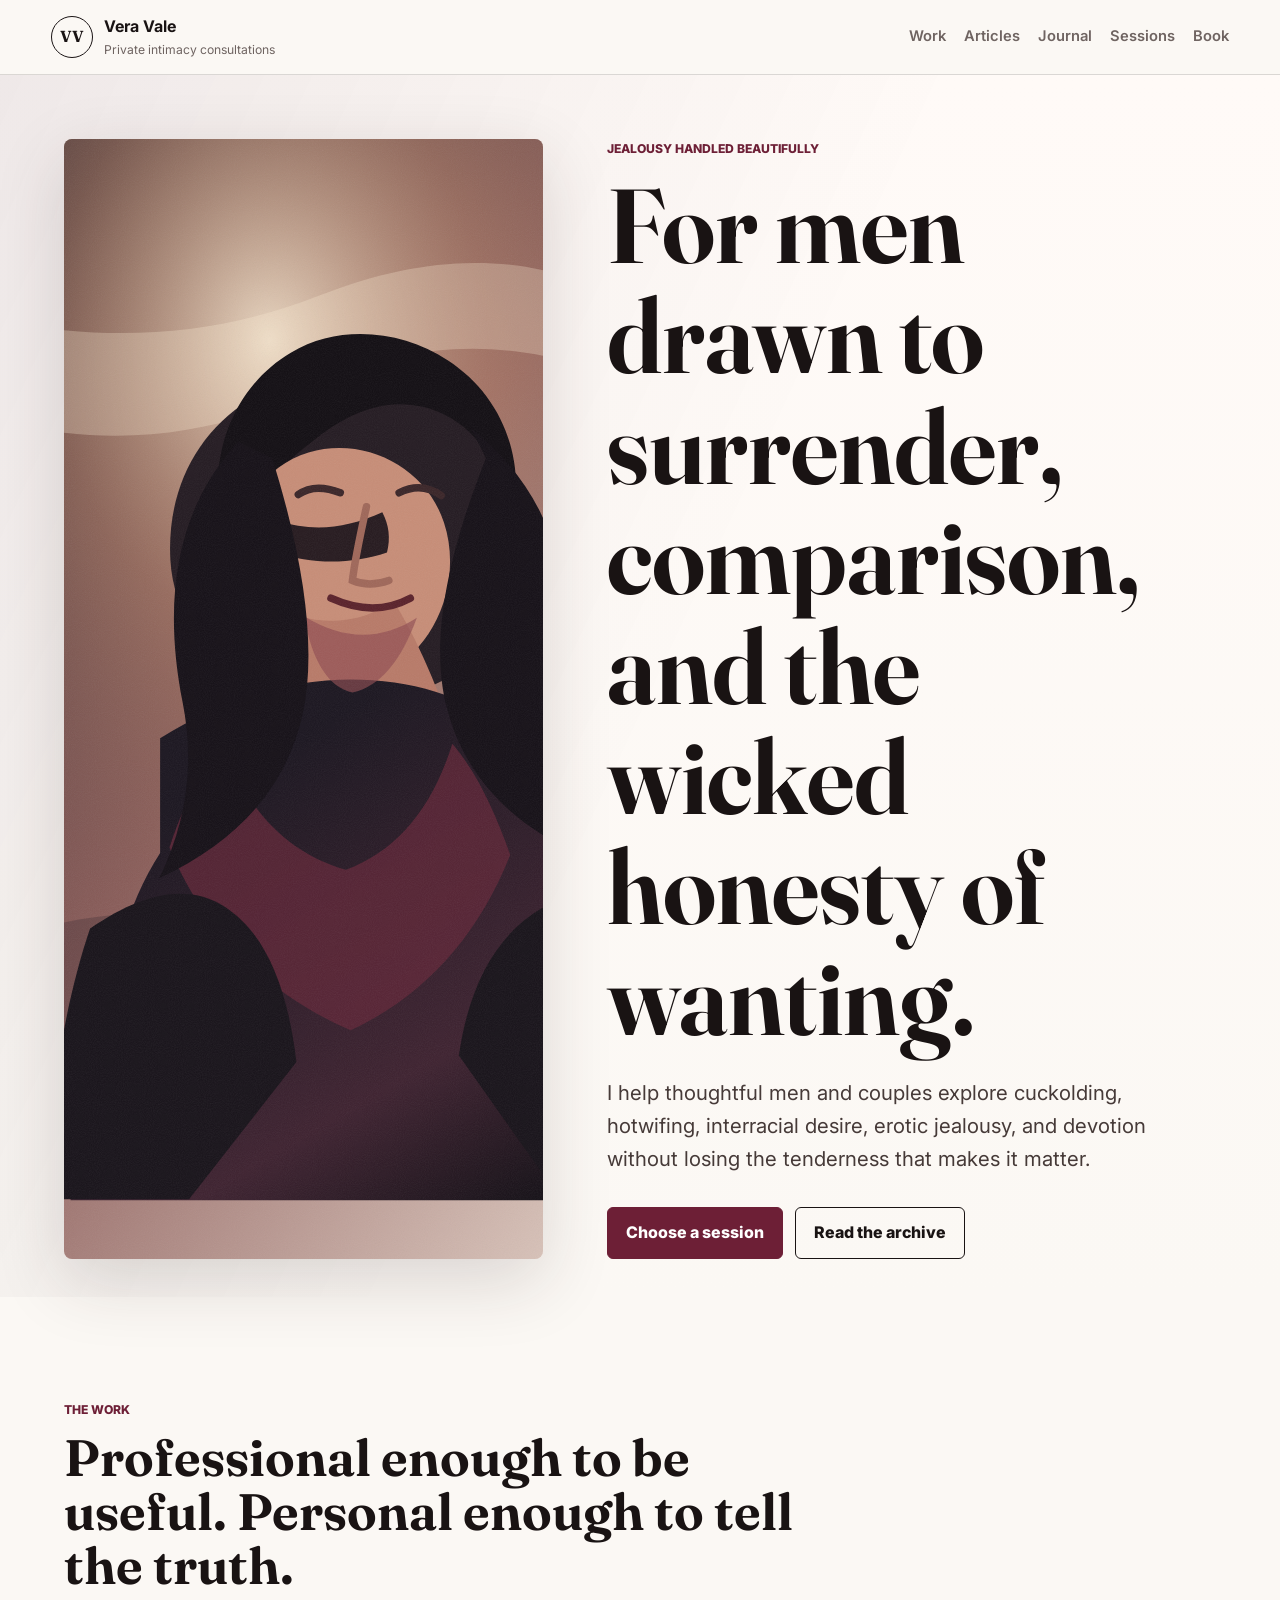
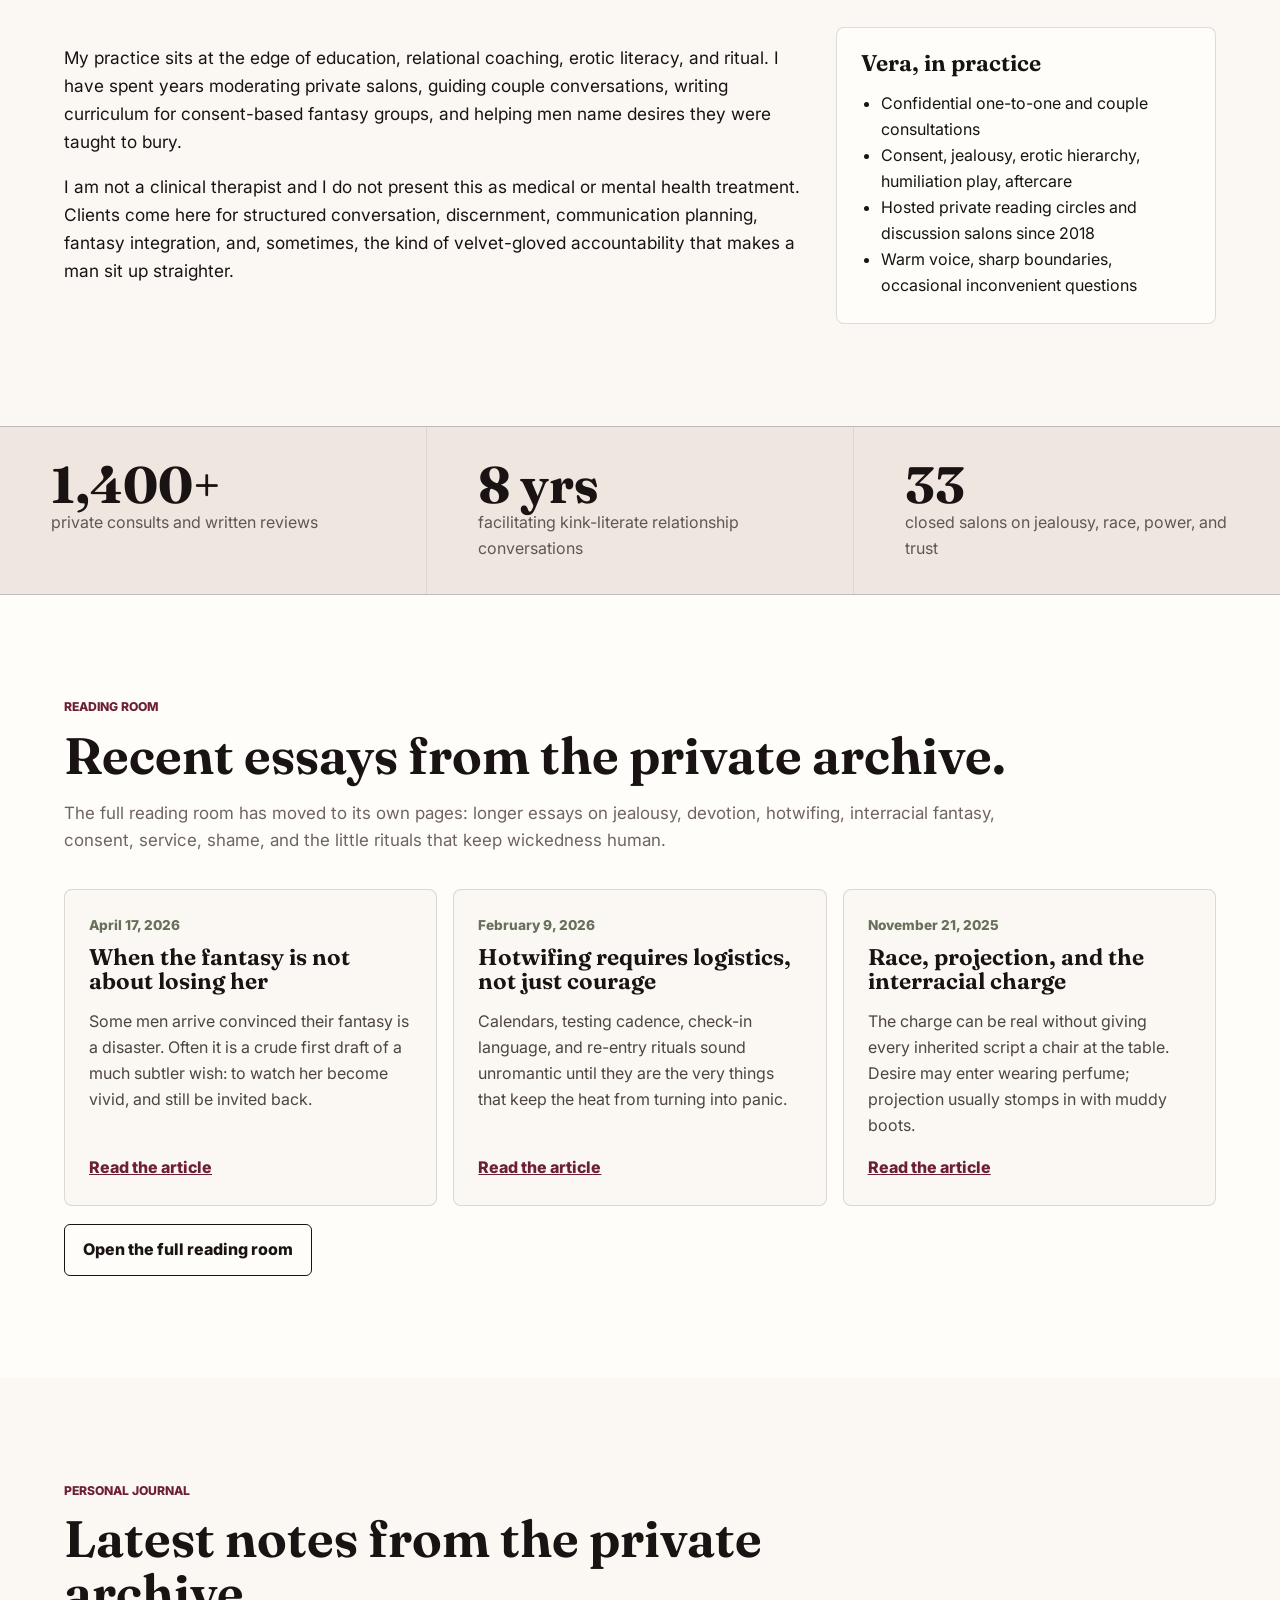
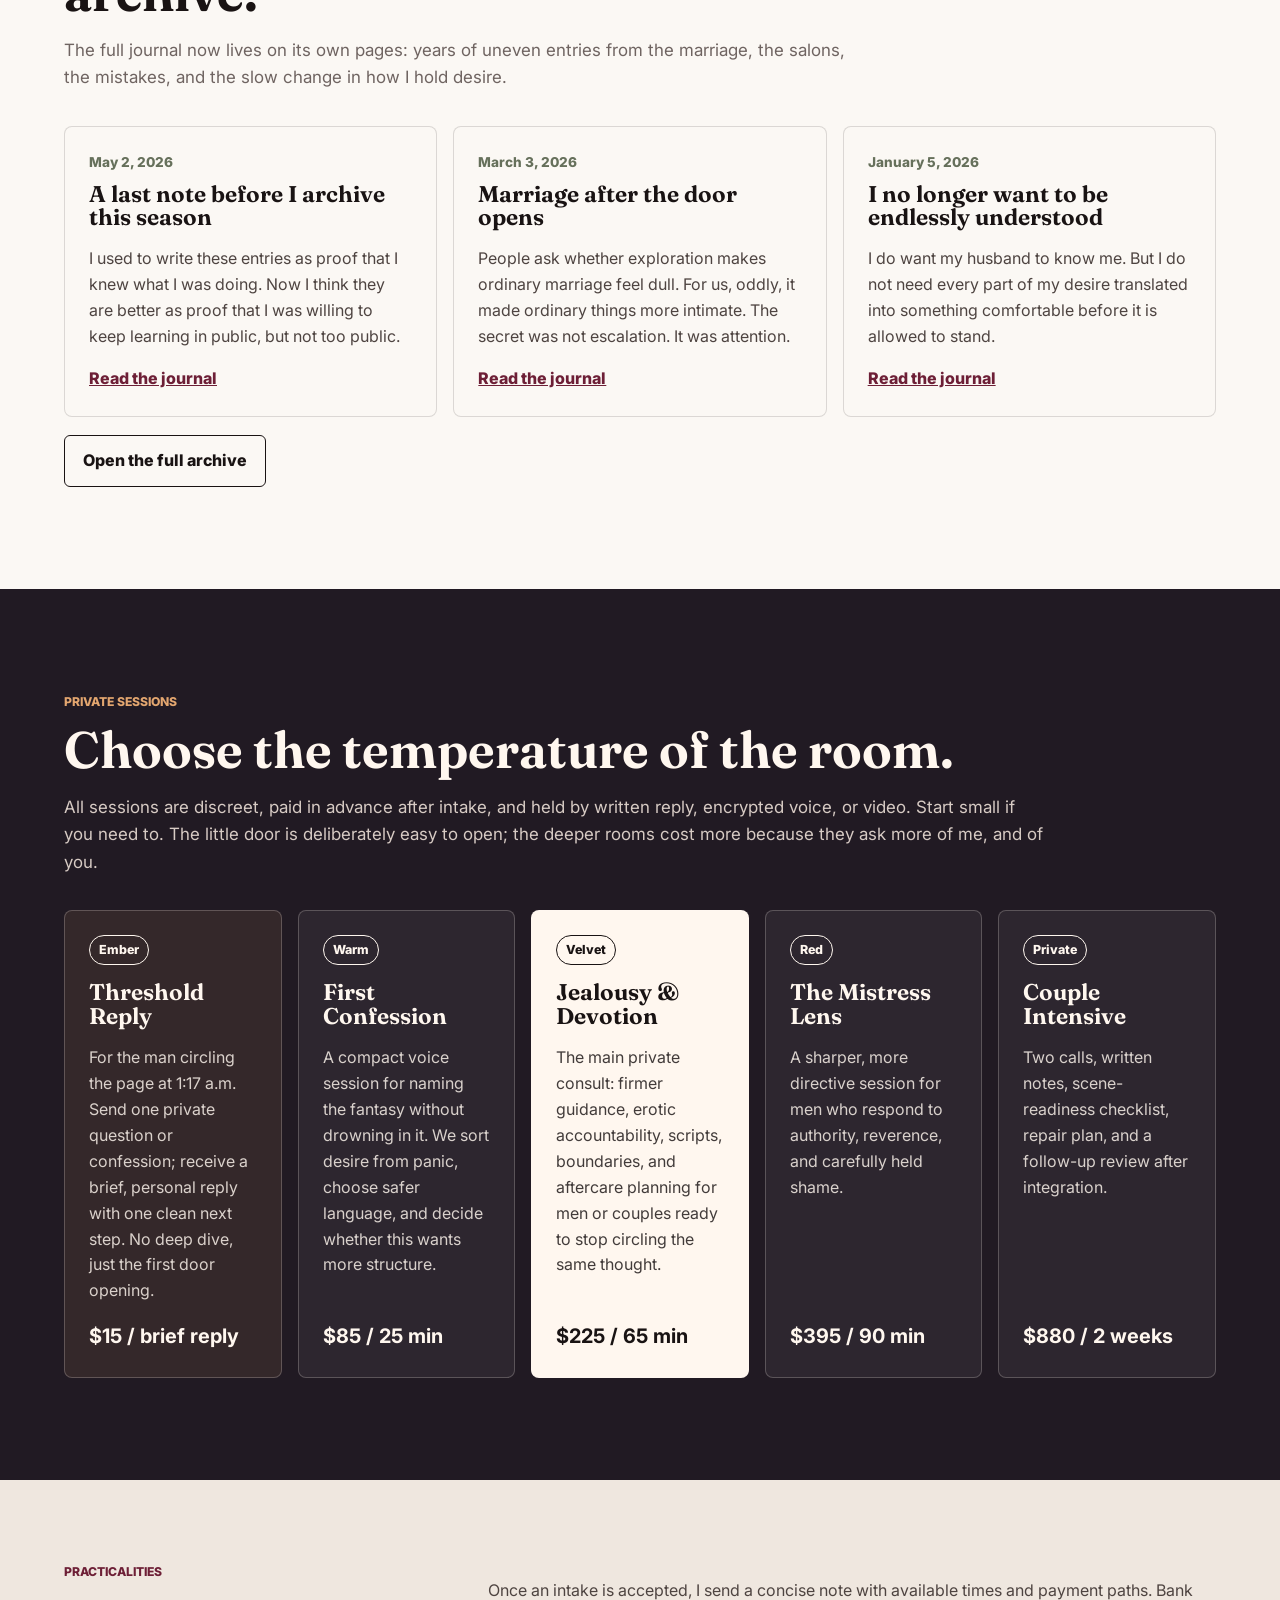
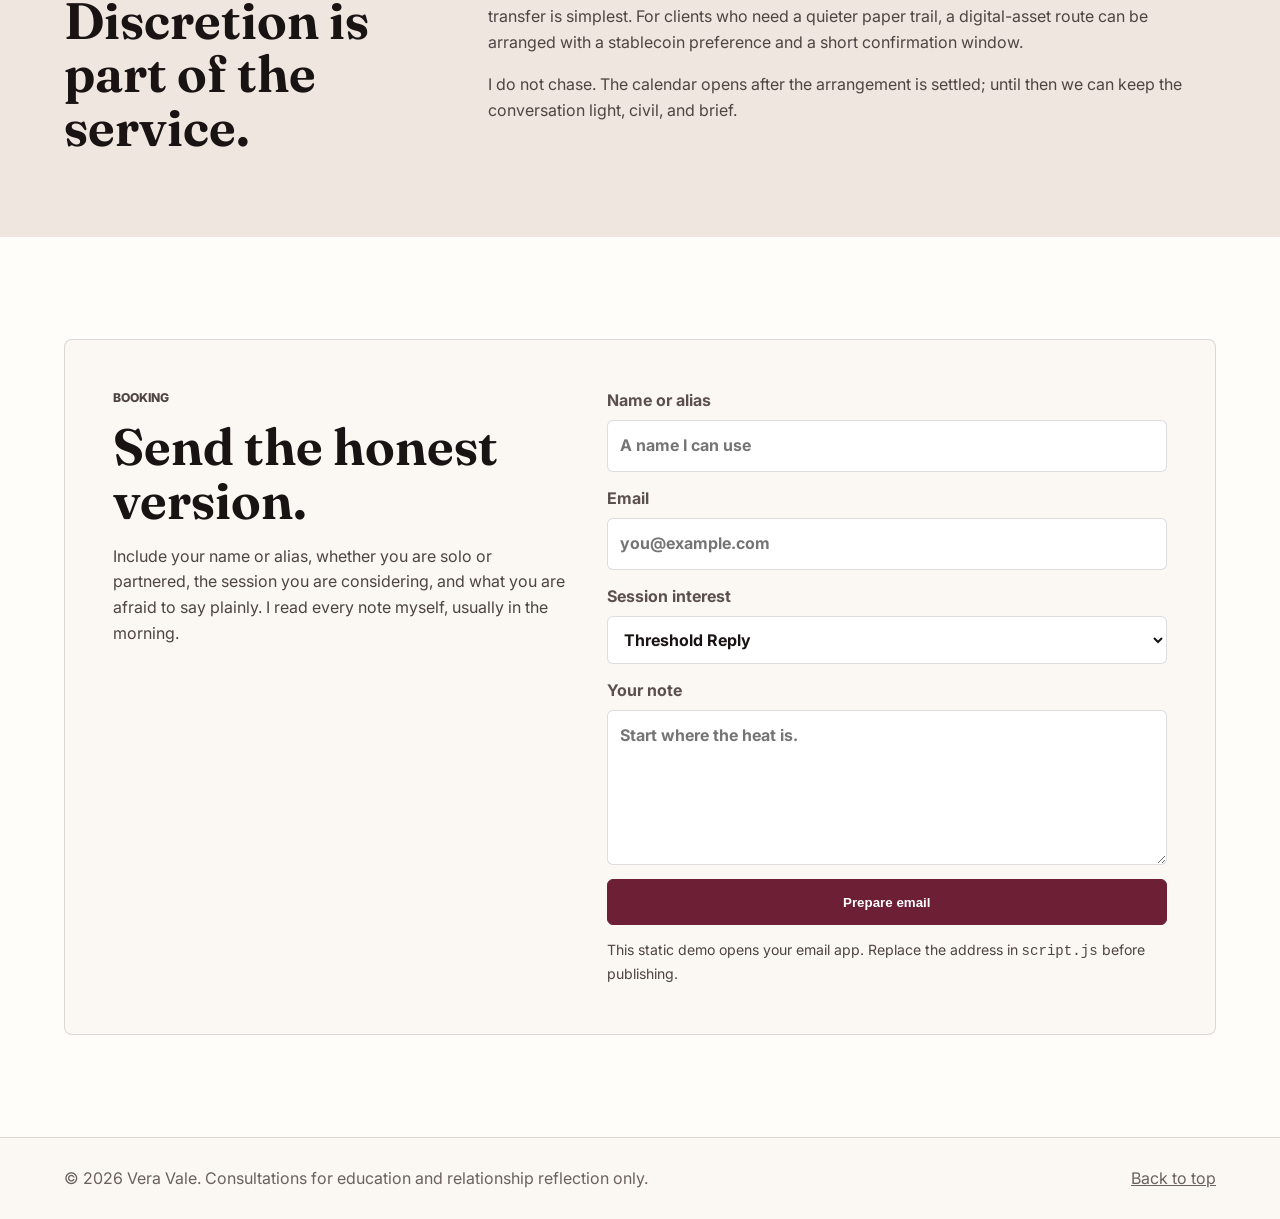
==== commit 879889d2: "Update session details and styling in index.html and styles.css; add current session ladder to READM" ====
--- a/index.html
+++ b/index.html
@@ -147,27 +147,33 @@
       <div class="section-head wide">
         <p class="eyebrow">Private sessions</p>
         <h2>Choose the temperature of the room.</h2>
-        <p>All calls are discreet, paid in advance after intake, and held by encrypted video or voice. No nudity, no explicit performance, no medical treatment, no games with consent.</p>
+        <p>All sessions are discreet, paid in advance after intake, and held by written reply, encrypted voice, or video. Start small if you need to. The little door is deliberately easy to open; the deeper rooms cost more because they ask more of me, and of you.</p>
       </div>
 
       <div class="session-grid">
+        <article class="session-card entry">
+          <span class="heat">Ember</span>
+          <h3>Threshold Reply</h3>
+          <p>For the man circling the page at 1:17 a.m. Send one private question or confession; receive a brief, personal reply with one clean next step. No deep dive, just the first door opening.</p>
+          <strong>$15 / brief reply</strong>
+        </article>
         <article class="session-card">
           <span class="heat">Warm</span>
-          <h3>Orientation</h3>
-          <p>For men or couples naming the fantasy for the first time. We map desire, fear, language, and next conversations.</p>
-          <strong>$145 / 50 min</strong>
+          <h3>First Confession</h3>
+          <p>A compact voice session for naming the fantasy without drowning in it. We sort desire from panic, choose safer language, and decide whether this wants more structure.</p>
+          <strong>$85 / 25 min</strong>
         </article>
         <article class="session-card emphasized">
           <span class="heat">Velvet</span>
           <h3>Jealousy & Devotion</h3>
-          <p>Structured consult with firmer guidance, erotic accountability, scripts, boundaries, and aftercare planning.</p>
-          <strong>$260 / 75 min</strong>
+          <p>The main private consult: firmer guidance, erotic accountability, scripts, boundaries, and aftercare planning for men or couples ready to stop circling the same thought.</p>
+          <strong>$225 / 65 min</strong>
         </article>
         <article class="session-card">
           <span class="heat">Red</span>
           <h3>The Mistress Lens</h3>
           <p>A sharper, more directive session for men who respond to authority, reverence, and carefully held shame.</p>
-          <strong>$420 / 90 min</strong>
+          <strong>$395 / 90 min</strong>
         </article>
         <article class="session-card">
           <span class="heat">Private</span>
@@ -208,7 +214,8 @@
           <label>
             Session interest
             <select name="session">
-              <option>Orientation</option>
+              <option>Threshold Reply</option>
+              <option>First Confession</option>
               <option>Jealousy & Devotion</option>
               <option>The Mistress Lens</option>
               <option>Couple Intensive</option>
--- a/styles.css
+++ b/styles.css
@@ -448,18 +448,22 @@
 
 .session-grid {
   display: grid;
-  grid-template-columns: repeat(4, minmax(0, 1fr));
+  grid-template-columns: repeat(5, minmax(0, 1fr));
   gap: 16px;
 }
 
 .session-card {
-  min-height: 320px;
+  min-height: 340px;
   display: flex;
   flex-direction: column;
   padding: 24px;
   border: 1px solid rgba(255, 247, 239, .22);
   border-radius: 8px;
   background: rgba(255, 255, 255, .055);
+}
+
+.session-card.entry {
+  background: rgba(227, 166, 111, .1);
 }
 
 .session-card.emphasized {
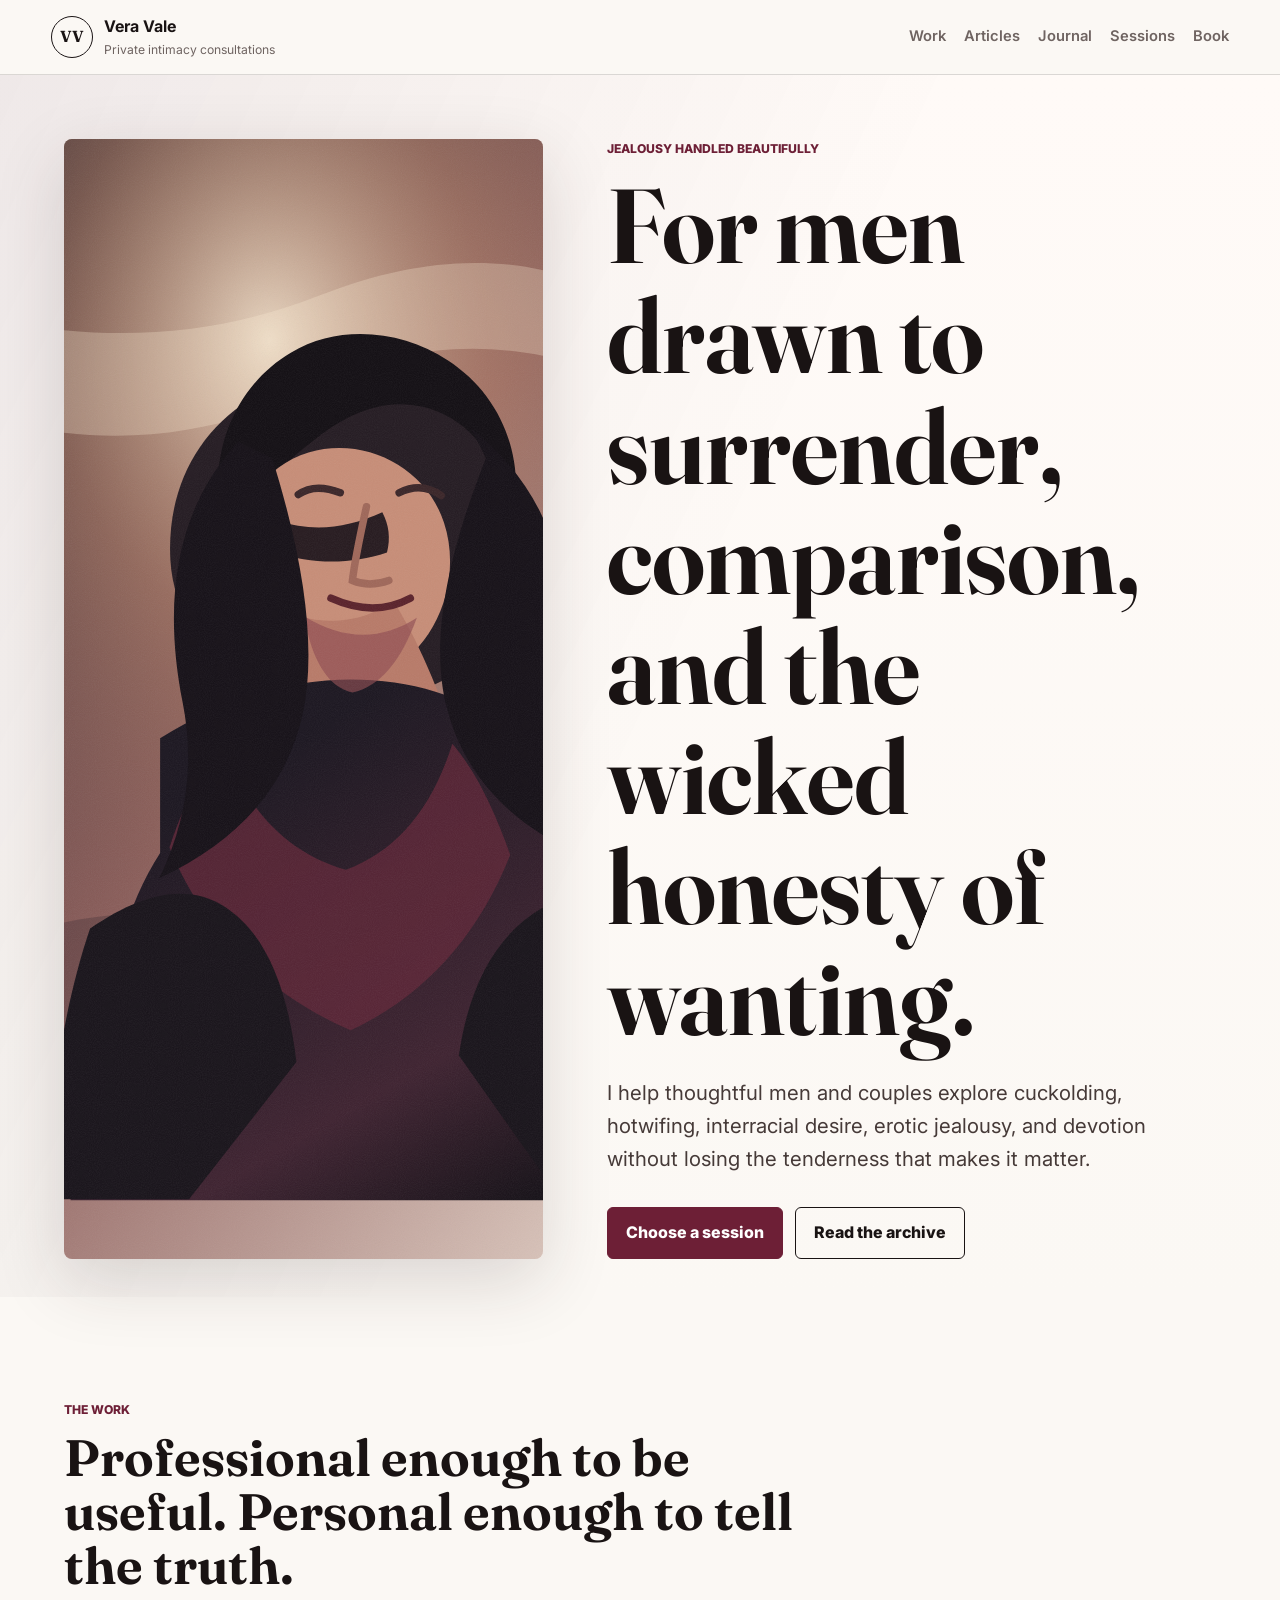
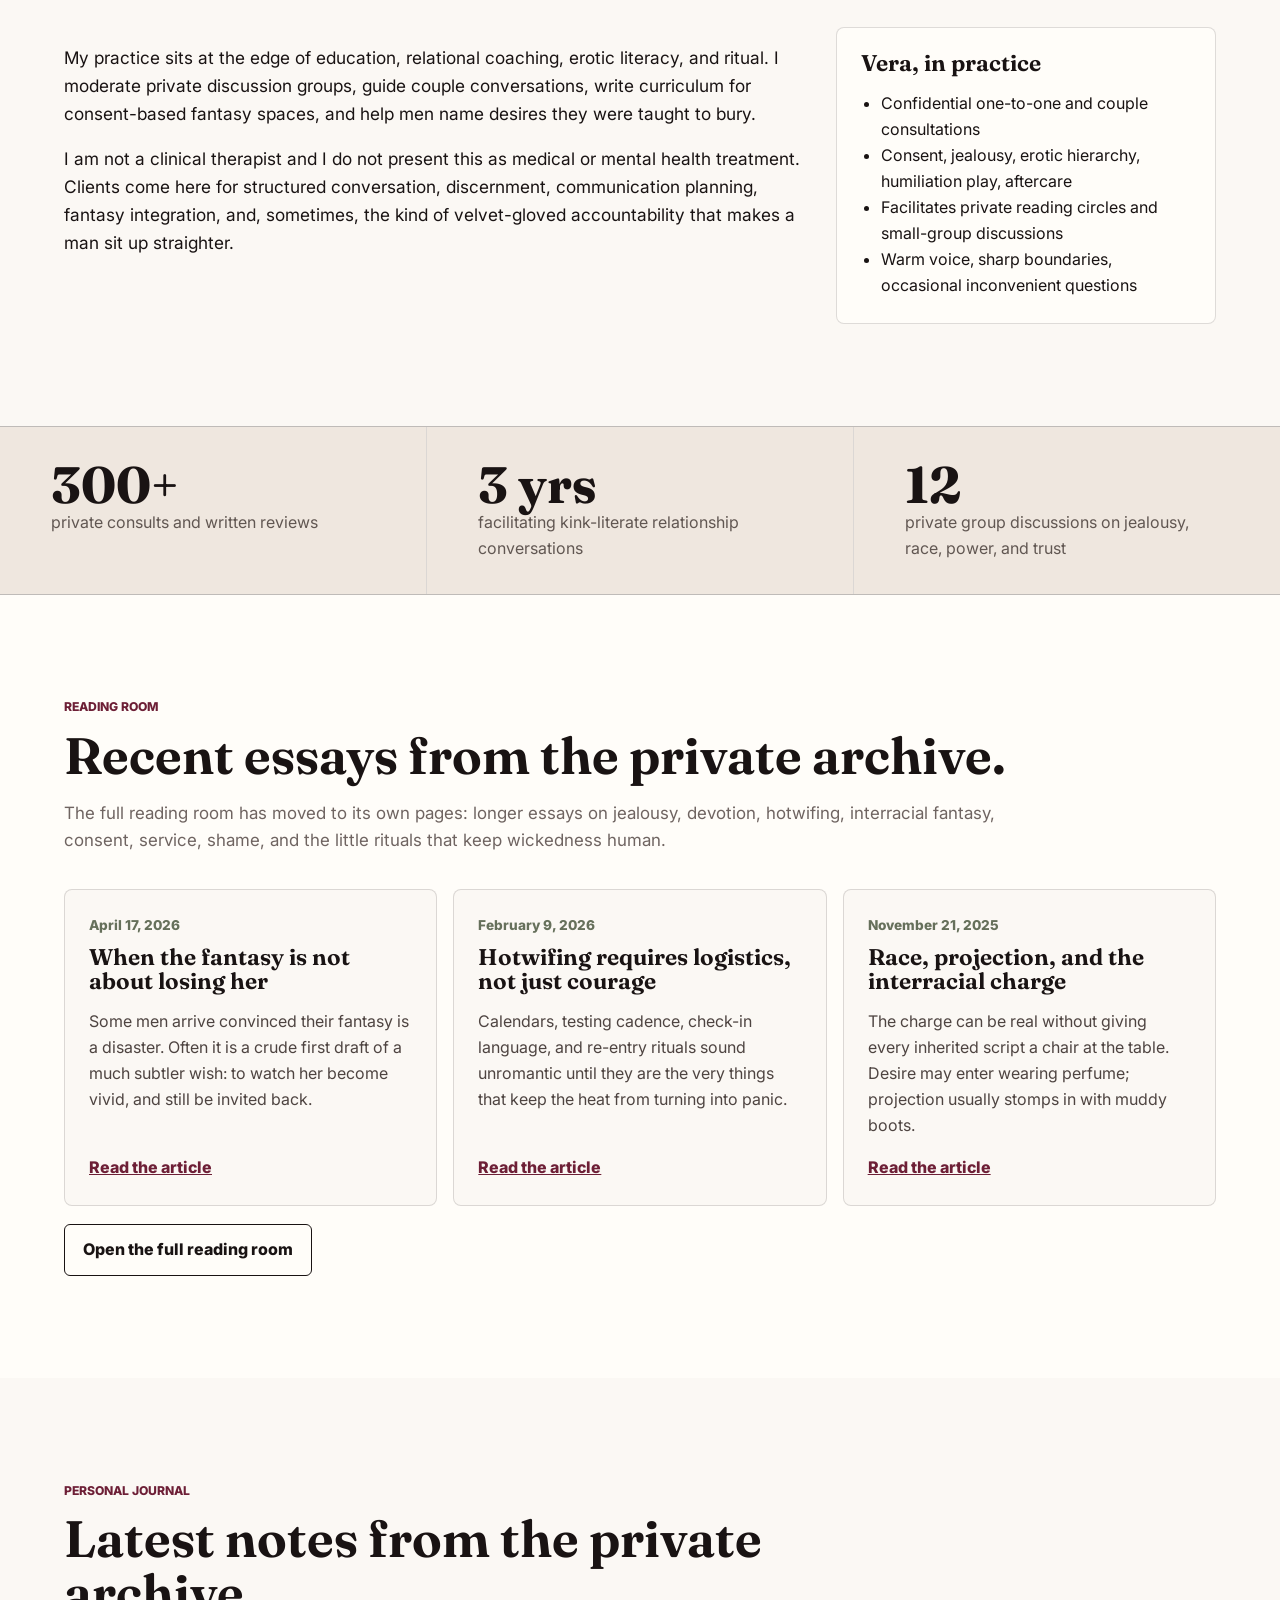
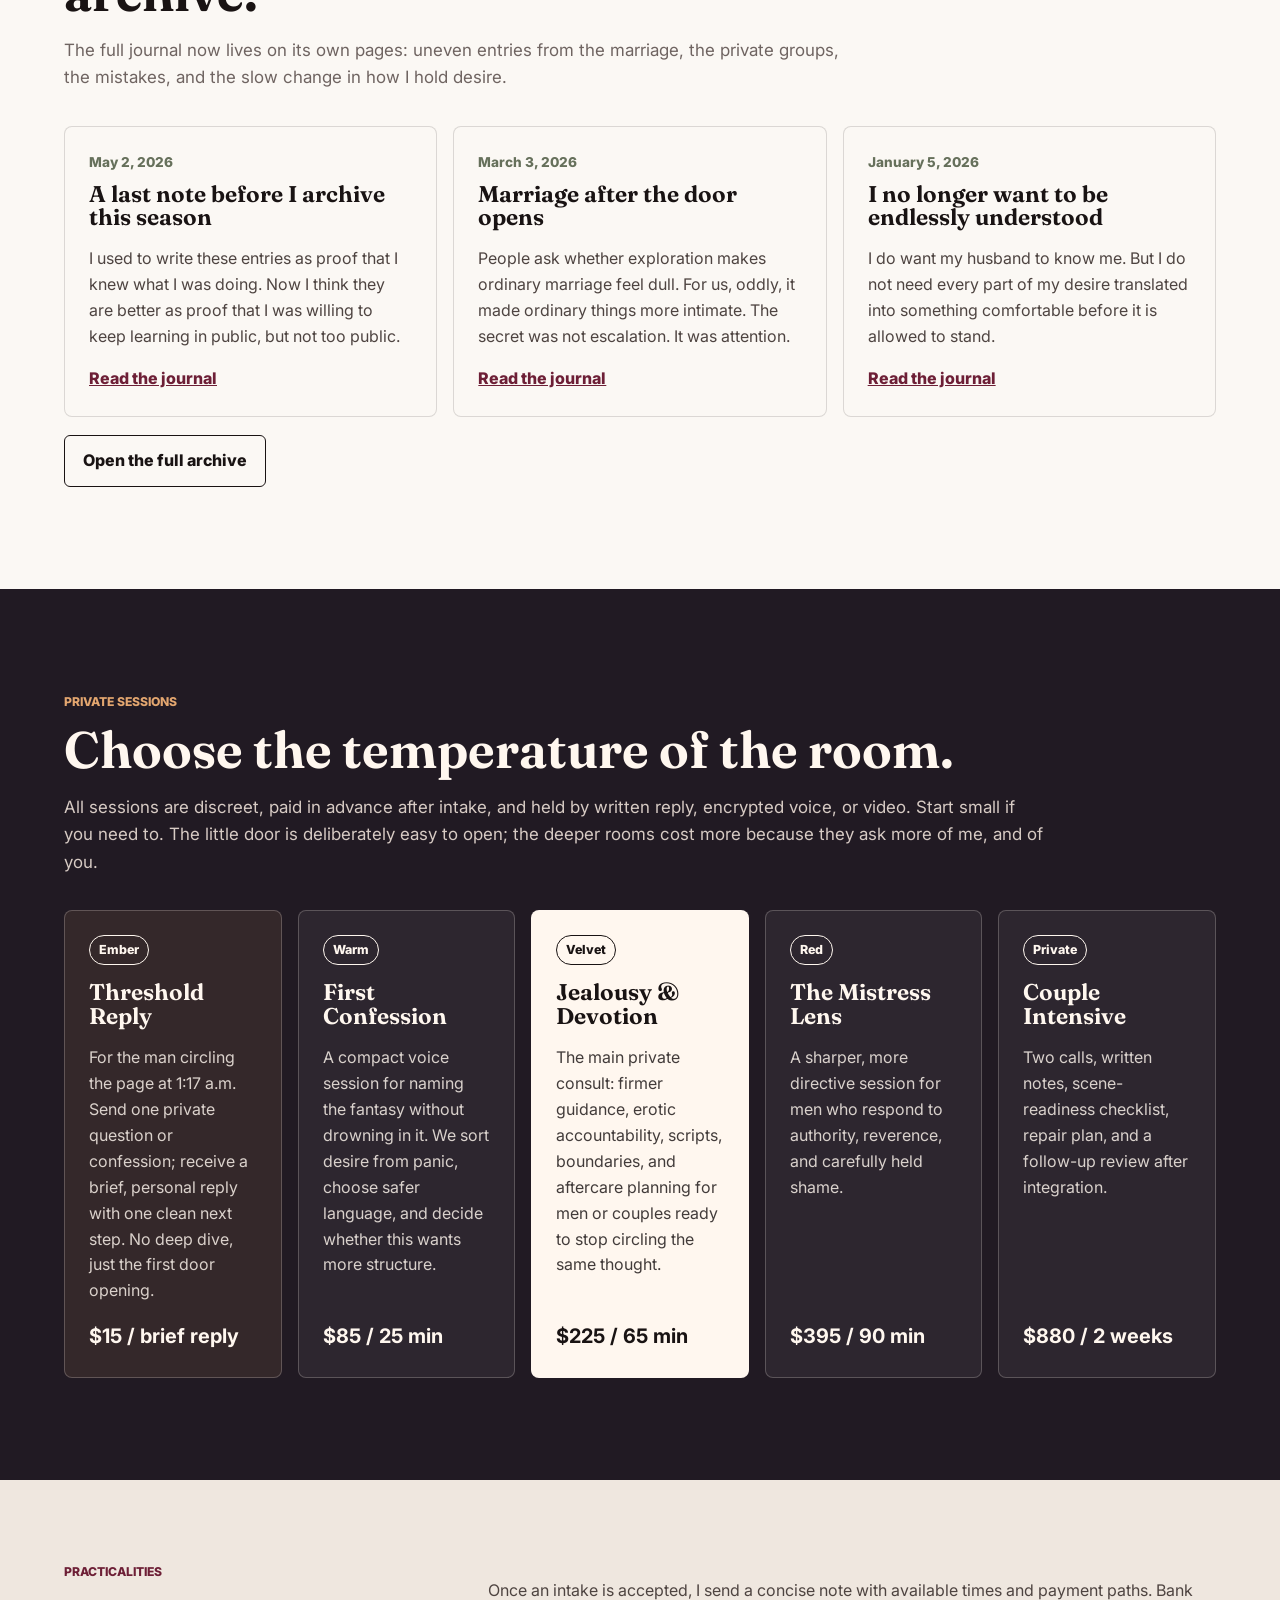
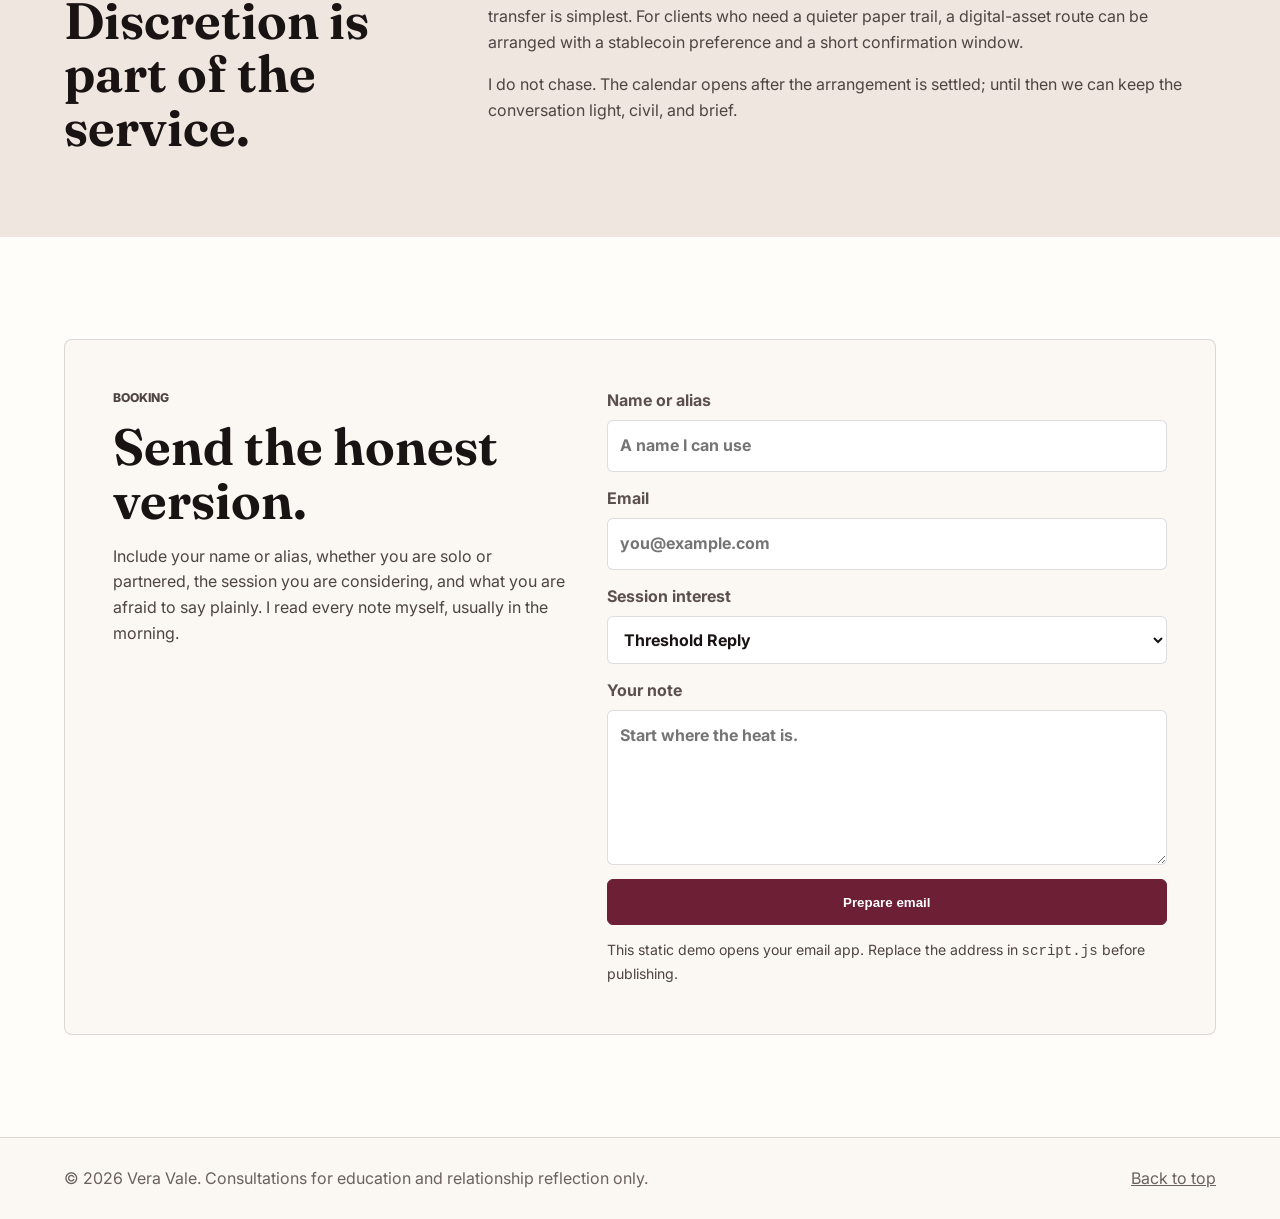
==== commit 53b52cdb: "Refine language in journal entries and update terminology from "salons" to "discussion circles"" ====
--- a/index.html
+++ b/index.html
@@ -51,7 +51,7 @@
       </div>
       <div class="intro-grid">
         <div>
-          <p>My practice sits at the edge of education, relational coaching, erotic literacy, and ritual. I have spent years moderating private salons, guiding couple conversations, writing curriculum for consent-based fantasy groups, and helping men name desires they were taught to bury.</p>
+          <p>My practice sits at the edge of education, relational coaching, erotic literacy, and ritual. I moderate private discussion groups, guide couple conversations, write curriculum for consent-based fantasy spaces, and help men name desires they were taught to bury.</p>
           <p>I am not a clinical therapist and I do not present this as medical or mental health treatment. Clients come here for structured conversation, discernment, communication planning, fantasy integration, and, sometimes, the kind of velvet-gloved accountability that makes a man sit up straighter.</p>
         </div>
         <aside class="profile-note">
@@ -59,7 +59,7 @@
           <ul>
             <li>Confidential one-to-one and couple consultations</li>
             <li>Consent, jealousy, erotic hierarchy, humiliation play, aftercare</li>
-            <li>Hosted private reading circles and discussion salons since 2018</li>
+            <li>Facilitates private reading circles and small-group discussions</li>
             <li>Warm voice, sharp boundaries, occasional inconvenient questions</li>
           </ul>
         </aside>
@@ -68,16 +68,16 @@
 
     <section class="credentials">
       <div class="credential">
-        <strong>1,400+</strong>
+        <strong>300+</strong>
         <span>private consults and written reviews</span>
       </div>
       <div class="credential">
-        <strong>8 yrs</strong>
+        <strong>3 yrs</strong>
         <span>facilitating kink-literate relationship conversations</span>
       </div>
       <div class="credential">
-        <strong>33</strong>
-        <span>closed salons on jealousy, race, power, and trust</span>
+        <strong>12</strong>
+        <span>private group discussions on jealousy, race, power, and trust</span>
       </div>
     </section>
 
@@ -117,7 +117,7 @@
       <div class="section-head">
         <p class="eyebrow">Personal journal</p>
         <h2>Latest notes from the private archive.</h2>
-        <p>The full journal now lives on its own pages: years of uneven entries from the marriage, the salons, the mistakes, and the slow change in how I hold desire.</p>
+        <p>The full journal now lives on its own pages: uneven entries from the marriage, the private groups, the mistakes, and the slow change in how I hold desire.</p>
       </div>
 
       <div class="preview-grid">
